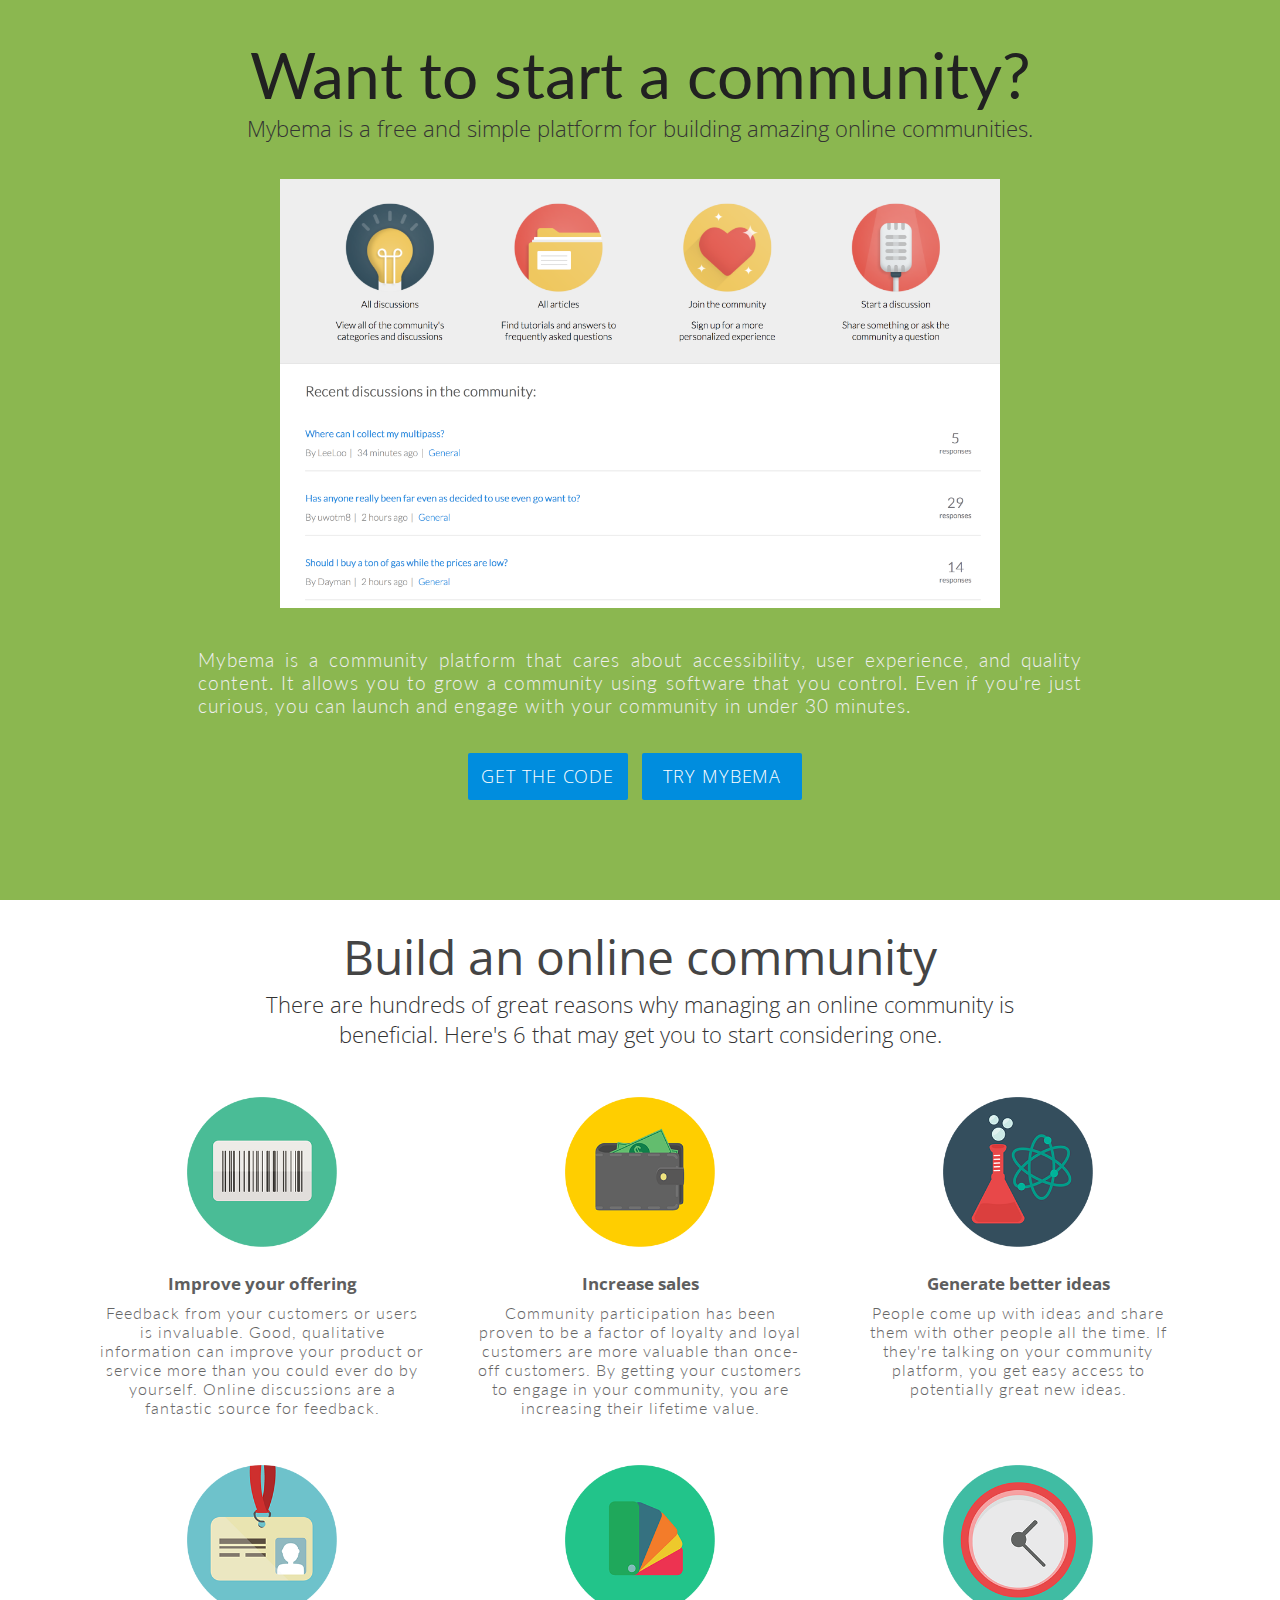
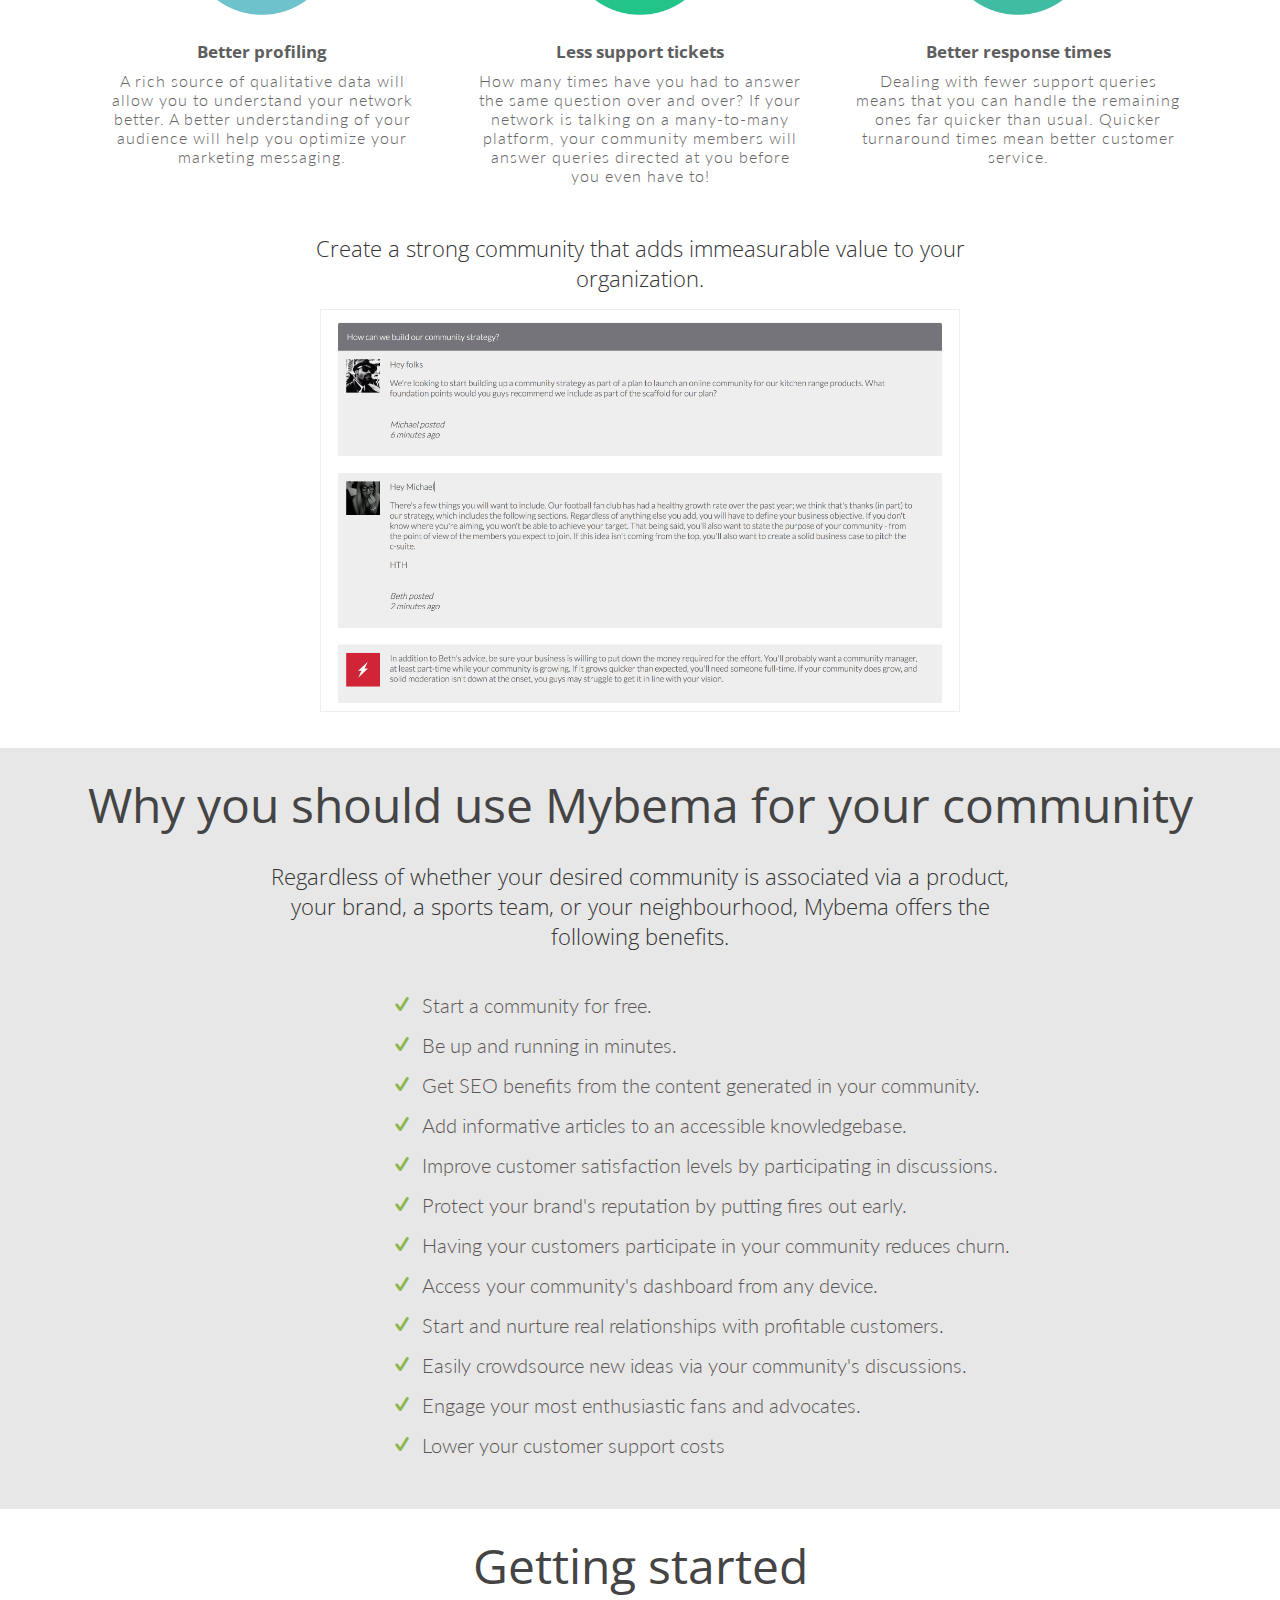
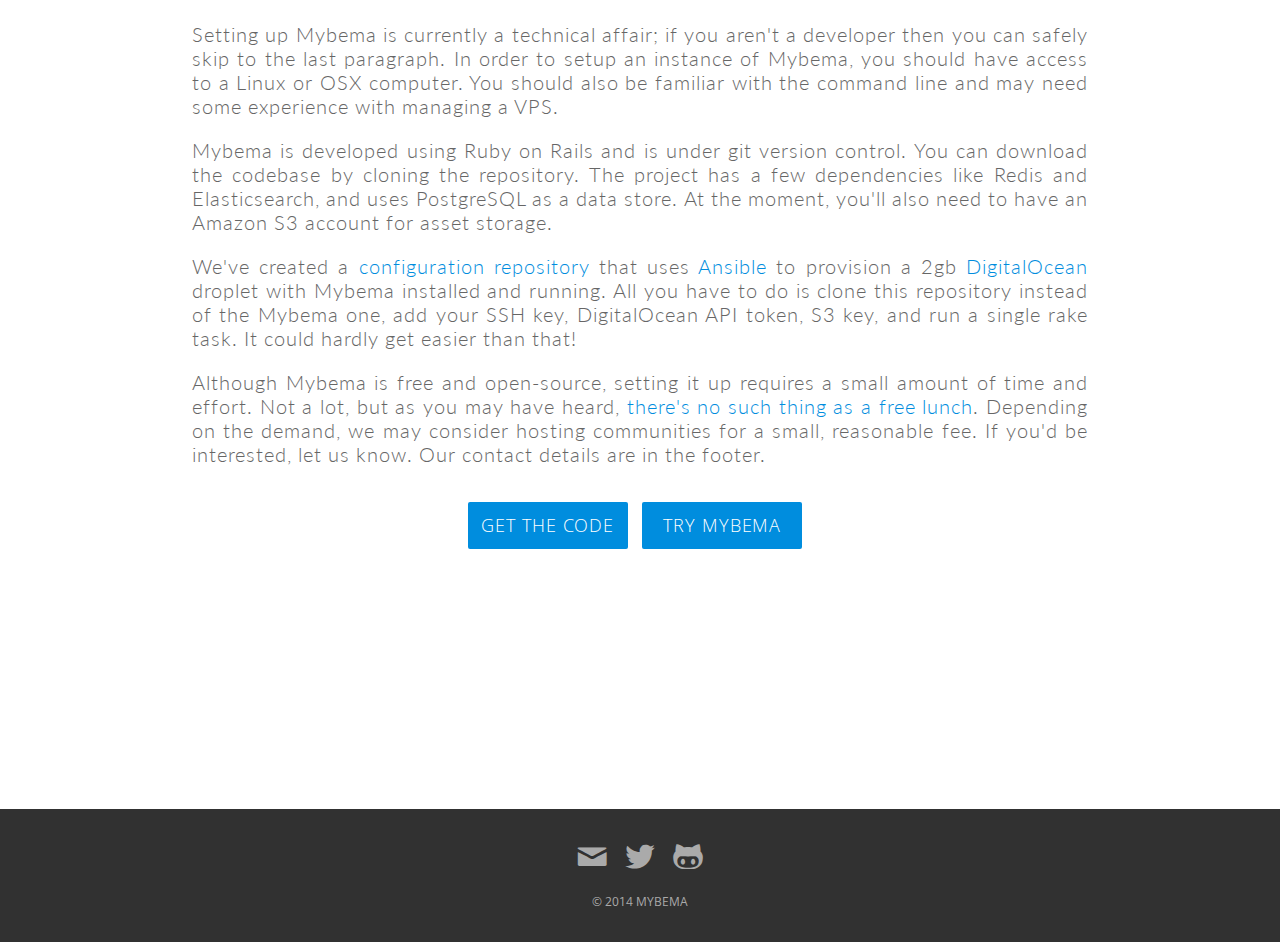
==== index.html @ b80e47cc "Make the page IE8 compatible" ====
<!DOCTYPE html>
<html>
<head>
  <title>
    Mybema - online community platform
  </title>

  <meta http-equiv="Content-Type" content="text/html; charset=UTF-8">
  <meta name="keywords" content="Mybema, Community, online communities, open source">
  <meta name="description" content="Mybema is an open source online community platform.">
  <meta name="viewport" content="width=device-width, initial-scale=1">
  <meta property="og:title" content="Mybema - Love your community"/>
  <meta property="og:site_name" content="Mybema - A free, open source online community platform"/>
  <meta property="og:image" content="wip"/>
  <meta property="og:type" content="Social Network"/>

  <link rel="shortcut icon" type="image/x-icon" href="todo">
  <link rel="stylesheet" type="text/css" href="styles.css">

  <!--[if lt IE 9]>
    <script src="http://html5shiv.googlecode.com/svn/trunk/html5.js"></script>
    <link rel="stylesheet" type="text/css" href="ie8.css">
  <![endif]-->

  <link href='https://fonts.googleapis.com/css?family=Lato:300' rel='stylesheet' type='text/css'>
  <link href='https://fonts.googleapis.com/css?family=Open+Sans:300,400,700' rel='stylesheet' type='text/css'>
</head>

<body>
  <div class="hero-wrapper">
    <h1 class='mybema-title'>
      Want to start a community?
    </h1>

    <h2 class='subheader'>
      Mybema is a free and simple platform for building amazing online communities.
    </h2>

    <div class="hero-container">
      <div class="hero-image-wrapper">
        <img src="images/screenshot1.png" alt="Mybema screenshot" class='screenshot hero-screenshot'>
      </div>
    </div>

    <div class='hero-list'>
      <p>
        Mybema is a community platform that cares about accessibility, user experience, and quality content. It allows you to grow a community using software that you control. Even if you're just curious, you can launch and engage with your community in under 30 minutes.
      </p>
    </div>

    <div class='hero-cta-wrapper'>
      <a href="https://www.github.com/mybema/mybema">
        <button class='hero-cta'>
          GET THE CODE
        </button>
      </a>

      <a href="http://community.mybema.com">
        <button class='hero-cta'>
          TRY MYBEMA
        </button>
      </a>
    </div>
  </div>

  <div class='benefits-wrapper'>
    <h1 class='benefits-header'>
      Build an online community
    </h1>

    <h2 class='subheader cut-short'>
      There are hundreds of great reasons why managing an online community is beneficial. Here's 6 that may get you to start considering one.
    </h2>

    <div class='benefits-section'>
      <div class='benefits-row'>
        <div class="benefit-wrap">
          <img src="images/barcode.png" class="benefit-icon-large">

          <div>
            <h3>
              Improve your offering
            </h3>

            <p>
              Feedback from your customers or users is invaluable. Good, qualitative information can improve your product or service more than you could ever do by yourself. Online discussions are a fantastic source for feedback.
            </p>
          </div>
        </div>

        <div class="benefit-wrap">
          <img src="images/wallet.png" class="benefit-icon-large">

          <div>
            <h3>
              Increase sales
            </h3>

            <p>
              Community participation has been proven to be a factor of loyalty and loyal customers are more valuable than once-off customers. By getting your customers to engage in your community, you are increasing their lifetime value.
            </p>
          </div>
        </div>

        <div class="benefit-wrap">
          <img src="images/lab.png" class="benefit-icon-large">

          <div>
            <h3>
              Generate better ideas
            </h3>

            <p>
              People come up with ideas and share them with other people all the time. If they're talking on your community platform, you get easy access to potentially great new ideas.
            </p>
          </div>
        </div>
      </div>

      <div class='benefits-row'>
        <div class="benefit-wrap">
          <img src="images/profile.png" class="benefit-icon-large">

          <div>
            <h3>
              Better profiling
            </h3>

            <p>
              A rich source of qualitative data will allow you to understand your network better. A better understanding of your audience will help you optimize your marketing messaging.
            </p>
          </div>
        </div>

        <div class="benefit-wrap">
          <img src="images/issues.png" class="benefit-icon-large">

          <div>
            <h3>
              Less support tickets
            </h3>

            <p>
              How many times have you had to answer the same question over and over? If your network is talking on a many-to-many platform, your community members will answer queries directed at you before you even have to!
            </p>
          </div>
        </div>

        <div class="benefit-wrap">
          <img src="images/clock.png" class="benefit-icon-large">

          <div>
            <h3>
              Better response times
            </h3>

            <p>
              Dealing with fewer support queries means that you can handle the remaining ones far quicker than usual. Quicker turnaround times mean better customer service.
            </p>
          </div>
        </div>
      </div>
    </div>

    <h2 class='subheader cut-short'>
      Create a strong community that adds immeasurable value to your organization.
    </h2>

    <div class='screenshot-wrapper'>
      <img src="images/screenshot3.png" alt="Mybema screenshot">
    </div>
  </div>

  <div class='mybema-benefits'>
    <h1 class='mybema-benefits-header'>
      Why you should use Mybema for your community
    </h1>

    <h2 class='subheader cut-short'>
      Regardless of whether your desired community is associated via a product, your brand, a sports team, or your neighbourhood, Mybema offers the following benefits.
    </h2>

    <br />

    <div class='mybema-benefits-list'>
      <div class='mybema-benefits-list--item'>
        <i class='icon-benefit'></i>
        Start a community for free.
      </div>

      <div class='mybema-benefits-list--item'>
        <i class='icon-benefit'></i>
        Be up and running in minutes.
      </div>

      <div class='mybema-benefits-list--item'>
        <i class='icon-benefit'></i>
        Get SEO benefits from the content generated in your community.
      </div>

      <div class='mybema-benefits-list--item'>
        <i class='icon-benefit'></i>
        Add informative articles to an accessible knowledgebase.
      </div>

      <div class='mybema-benefits-list--item'>
        <i class='icon-benefit'></i>
        Improve customer satisfaction levels by participating in discussions.
      </div>

      <div class='mybema-benefits-list--item'>
        <i class='icon-benefit'></i>
        Protect your brand's reputation by putting fires out early.
      </div>

      <div class='mybema-benefits-list--item'>
        <i class='icon-benefit'></i>
        Having your customers participate in your community reduces churn.
      </div>

      <div class='mybema-benefits-list--item'>
        <i class='icon-benefit'></i>
        Access your community's dashboard from any device.
      </div>

      <div class='mybema-benefits-list--item'>
        <i class='icon-benefit'></i>
        Start and nurture real relationships with profitable customers.
      </div>

      <div class='mybema-benefits-list--item'>
        <i class='icon-benefit'></i>
        Easily crowdsource new ideas via your community's discussions.
      </div>

      <div class='mybema-benefits-list--item'>
        <i class='icon-benefit'></i>
        Engage your most enthusiastic fans and advocates.
      </div>

      <div class='mybema-benefits-list--item'>
        <i class='icon-benefit'></i>
        Lower your customer support costs
      </div>
    </div>
  </div>

  <div class='benefits-wrapper'>
    <h1 class='mybema-benefits-header'>
      Getting started
    </h1>

    <p class='paragraph'>
      Setting up Mybema is currently a technical affair; if you aren't a developer then you can safely skip to the last paragraph. In order to setup an instance of Mybema, you should have access to a Linux or OSX computer. You should also be familiar with the command line and may need some experience with managing a VPS.
    </p>

    <p class='paragraph'>
      Mybema is developed using Ruby on Rails and is under git version control. You can download the codebase by cloning the repository. The project has a few dependencies like Redis and Elasticsearch, and uses PostgreSQL as a data store. At the moment, you'll also need to have an Amazon S3 account for asset storage.
    </p>

    <p class='paragraph'>
      We've created a <a href='https://github.com/mybema/mybema-config'>configuration repository</a> that uses <a href='http://www.ansible.com'>Ansible</a> to provision a 2gb <a href='http://www.digitalocean.com'>DigitalOcean</a> droplet with Mybema installed and running. All you have to do is clone this repository instead of the Mybema one, add your SSH key, DigitalOcean API token, S3 key, and run a single rake task. It could hardly get easier than that!
    </p>

    <p class='paragraph'>
      Although Mybema is free and open-source, setting it up requires a small amount of time and effort. Not a lot, but as you may have heard, <a href="http://en.wikipedia.org/wiki/There_ain%27t_no_such_thing_as_a_free_lunch">there's no such thing as a free lunch</a>. Depending on the demand, we may consider hosting communities for a small, reasonable fee. If you'd be interested, let us know. Our contact details are in the footer.
    </p>

    <div class='hero-cta-wrapper'>
      <a href="https://www.github.com/mybema/mybema">
        <button class='hero-cta'>
          GET THE CODE
        </button>
      </a>

      <a href="http://community.mybema.com">
        <button class='hero-cta'>
          TRY MYBEMA
        </button>
      </a>
    </div>
  </div>

  <div class='footer-wrapper'>
    <div class='social-icon-wrapper'>
      <a href="mailto:pawel@mybema.com" target="_blank">
        <span class="social-icon icon-mail"></span>
      </a>

      <a href="https://twitter.com/askmybema" target="_blank">
        <span class="social-icon icon-twitter"></span>
      </a>

      <a href="https://github.com/mybema/mybema" target="_blank">
        <span class="social-icon icon-github"></span>
      </a>
    </div>

    <div class='copyright-notice'>
      &copy; 2014 MYBEMA
    </div>
  </div>
</body>
---- styles.css ----
* {
  box-sizing: border-box;
}

body {
  font-family: sans-serif;
  margin: 0;
}

@font-face {
  font-family: 'icomoon';
  src:url('fonts/icomoon.eot?-nwy8g');
  src:url('fonts/icomoon.eot?#iefix-nwy8g') format('embedded-opentype'),
    url('fonts/icomoon.woff?-nwy8g') format('woff'),
    url('fonts/icomoon.ttf?-nwy8g') format('truetype'),
    url('fonts/icomoon.svg?-nwy8g#icomoon') format('svg');
  font-weight: normal;
  font-style: normal;
}

h1, h2, p {
  margin: 0;
  padding: 0;
}

h1 {
  color: #444;
  font-family: "Open Sans", sans-serif;
  font-weight: 400;
}

h2 {
  font-size: 22px;
  color: #999;
}

h3 {
  font-size: 16.5px;
  color: #5E5E5E;
  font-family: "Open Sans", sans-serif;
  font-weight: 700;
}

p {
  color: #666;
  font-family: "Lato", sans-serif;
  font-weight: 300;
  letter-spacing: 1px;
  font-size: 16px;
}

button, input[type='submit'] {
  font-size: 18px;
  font-family: "Open Sans", sans-serif;
  letter-spacing: 0.05em;
  font-weight: 300;
  line-height: 1.5em;
}

[class^="icon-"], [class*=" icon-"] {
  font-family: 'icomoon';
  speak: none;
  font-style: normal;
  font-weight: normal;
  font-variant: normal;
  text-transform: none;
  line-height: 1;

  /* Better Font Rendering =========== */
  -webkit-font-smoothing: antialiased;
  -moz-osx-font-smoothing: grayscale;
}

.benefit-icon-large {
  margin: auto;
  width: 150px;
}

.benefit-wrap {
  width: 30%;
}

.benefit-wrap * {
  display: block;
}

.benefit-wrap h3 {
  margin: 1.5em 0 0.5em;
}

.benefits-header {
  font-size: 3em;
  font-weight: 400;
}

.benefits-row {
  align-items: flex-start;
  display: inline-flex;
  justify-content: space-between;
  margin-bottom: 3em;
  max-width: 1080px;
  width: 96%;
}

.benefits-section {
  margin: 3em auto 0;
}

.benefits-wrapper {
  display: block;
  min-height: 100vh;
  padding: 1.5em 0 0;
  text-align: center;
}

.bold {
  font-family: "Open Sans", sans-serif;
  font-weight: 700;
}

.copyright-notice {
  color: #AAA;
  display: block;
  font-family: "Open Sans";
  font-size: 0.75em;
  margin-top: 1.5em;
}

.footer-wrapper {
  background-color: #313131;
  display: block;
  padding: 2em 0;
  text-align: center;
}

.footer-wrapper a {
  color: #EEE;
  text-decoration: none;
}

.cut-short {
  margin: 0 auto;
  width: 60%;
}

.hero-container {
  margin: 4vh auto;
}

.hero-cta {
  color: #FFF;
  background-color: #008DDE;
  padding: 10px;
  border: none;
  border-radius: 2px;
  width: 45%;
  max-width: 160px;
  margin-right: 10px;
  transition: all 0.3s ease 0s;
}

.hero-cta:hover {
  background: #0079CE;
  cursor: pointer;
}

.hero-cta-wrapper {
  margin-top: 4vh;
}

.hero-cta-wrapper a {
  text-decoration: none;
}

.hero-list {
  margin: 0 auto;
  width: 70%;
}

.hero-list p {
  color: #EFEFEF;
  font-weight: 300;
  font-size: 1.2em;
  margin-bottom: 0.5em;
  text-align: justify;
}

.hero-screenshot {
  margin: 0 auto;
  width: 80vh!important;
}

.hero-wrapper {
  background-color: #8BB750;
  display: block;
  min-height: 100vh;
  padding: 0 0.5em;
  text-align: center;
  width: 100%;
}

.icon-benefit {
  color: #8BB750;
  margin-right: 0.25em;
  line-height: 1.5em;
}

.icon-benefit:before {
  content: "\e601";
}

.icon-github:before {
  content: "\e602";
}

.icon-mail:before {
  content: "\e600";
}

.icon-twitter:before {
  content: "\e603";
}

.mybema-benefits {
  background-color: #E7E7E7;
  display: block;
  text-align: center;
  padding: 1.5em 0 2.5em;
}

.mybema-benefits-header {
  font-size: 3em;
  font-weight: 400;
  margin-bottom: 0.5em;
}

.mybema-benefits-list {
  color: #5A5656;
  font-family: 'Lato', sans-serif;
  font-size: 1.25em;
  font-weight: 300;
  padding: 0.5em;
  width: 50%;
  margin: 0 auto;
}

.mybema-benefits-list--item {
  display: block;
  margin: 0.5em 0 0 10%;
  width: 100%;
  text-align: left;
}

.mybema-title {
  font-family: 'Lato', sans-serif;
  font-size: 4em;
  color: #212121;
  padding-top: 4vh;
}

.paragraph {
  font-size: 1.25em;
  margin: 1em auto;
  text-align: justify;
  width: 70%;
}

.paragraph a {
  color: #008DDE;
  text-decoration: none;
}

.paragraph a:hover {
  text-decoration: underline;
}

.screenshot-wrapper {
  margin: 0 auto 2em;
  padding-top: 1em;
  width: 50%;
}

.screenshot {
  width: 50vw;
}

.screenshot-wrapper > img {
  border: 1px solid #EEE;
  padding: 0.5em;
  width: 50vw;
}

.social-icon {
  margin: 0 6px;
  font-size: 2em;
  color: #AAA;
  cursor: pointer;
  transition: all 0.3s ease 0s;
}

.social-icon:hover {
  color: #FFF;
}

.subheader {
  color: #333;
  font-family: 'Open Sans';
  font-weight: 300;
}

@media (max-width: 767px) {
  .benefits-header,
  .mybema-benefits-header {
    font-size: 2em;
    font-weight: 400;
    margin-bottom: 0;
  }

  .benefit-wrap {
    margin: 2em auto;
    width: 90%;
  }

  .benefits-row {
    display: block;
  }

  .benefits-wrapper {
    padding: 1em 0;
  }

  .cut-short {
    width: 80%;
  }

  .hero-container {
    display: block;
  }

  .hero-image-wrapper img {
    max-width: 100%;
  }

  .hero-list {
    margin: 2em auto;
    text-align: center;
    width: 90%;
  }

  .hero-list p {
    font-size: 1em;
    margin-bottom: 0.25em;
  }

  .hero-screenshot {
    margin: 0 auto;
    width: 90%!important;
  }

  .hero-wrapper {
    padding: 0 0.5em 1em;
  }

  .mybema-benefits-header {
    font-size: 1.5em;
    margin: 0 auto 0.75em;
    width: 90%;
  }

  .mybema-benefits-list {
    font-size: 1em;
    width: 90%;
  }

  .mybema-benefits-list--item {
    margin: 0.5em 0 0 0;
  }

  .mybema-title {
    line-height: 0.9em;
    font-size: 2.5em;
    margin-bottom: 0.5em;
  }

  .paragraph {
    font-size: 1em;
    width: 90%;
  }

  .screenshot-wrapper {
    margin: 0 auto;
    width: 90%;
  }

  .screenshot-wrapper > img {
    width: 90vw;
  }

  .subheader {
    font-size: 1.2em;
    margin: 0 auto;
    width: 90%;
  }
}

@media (max-width: 370px) {
  .hero-cta {
    display: block;
    margin: 0.5em auto;
    width: 100%;
  }
}
---- ie8.css ----
.benefit-wrap {
  margin-bottom: 3em;
  width: 100%;
}

.benefits-row {
  display: inline-block;
  vertical-align: top;
  max-width: 30%;
  width: 30%;
}

.benefits-section {
  width: 90%;
}

.hero-container {
  margin: 2em auto;
}

.hero-cta-wrapper {
  margin-top: 2em;
}

.hero-screenshot, .screenshot-wrapper > img {
  width: 60%;
}

.hero-wrapper, .benefits-wrapper {
  padding-bottom: 2em;
}

.mybema-title {
  padding-top: 0.5em;
}
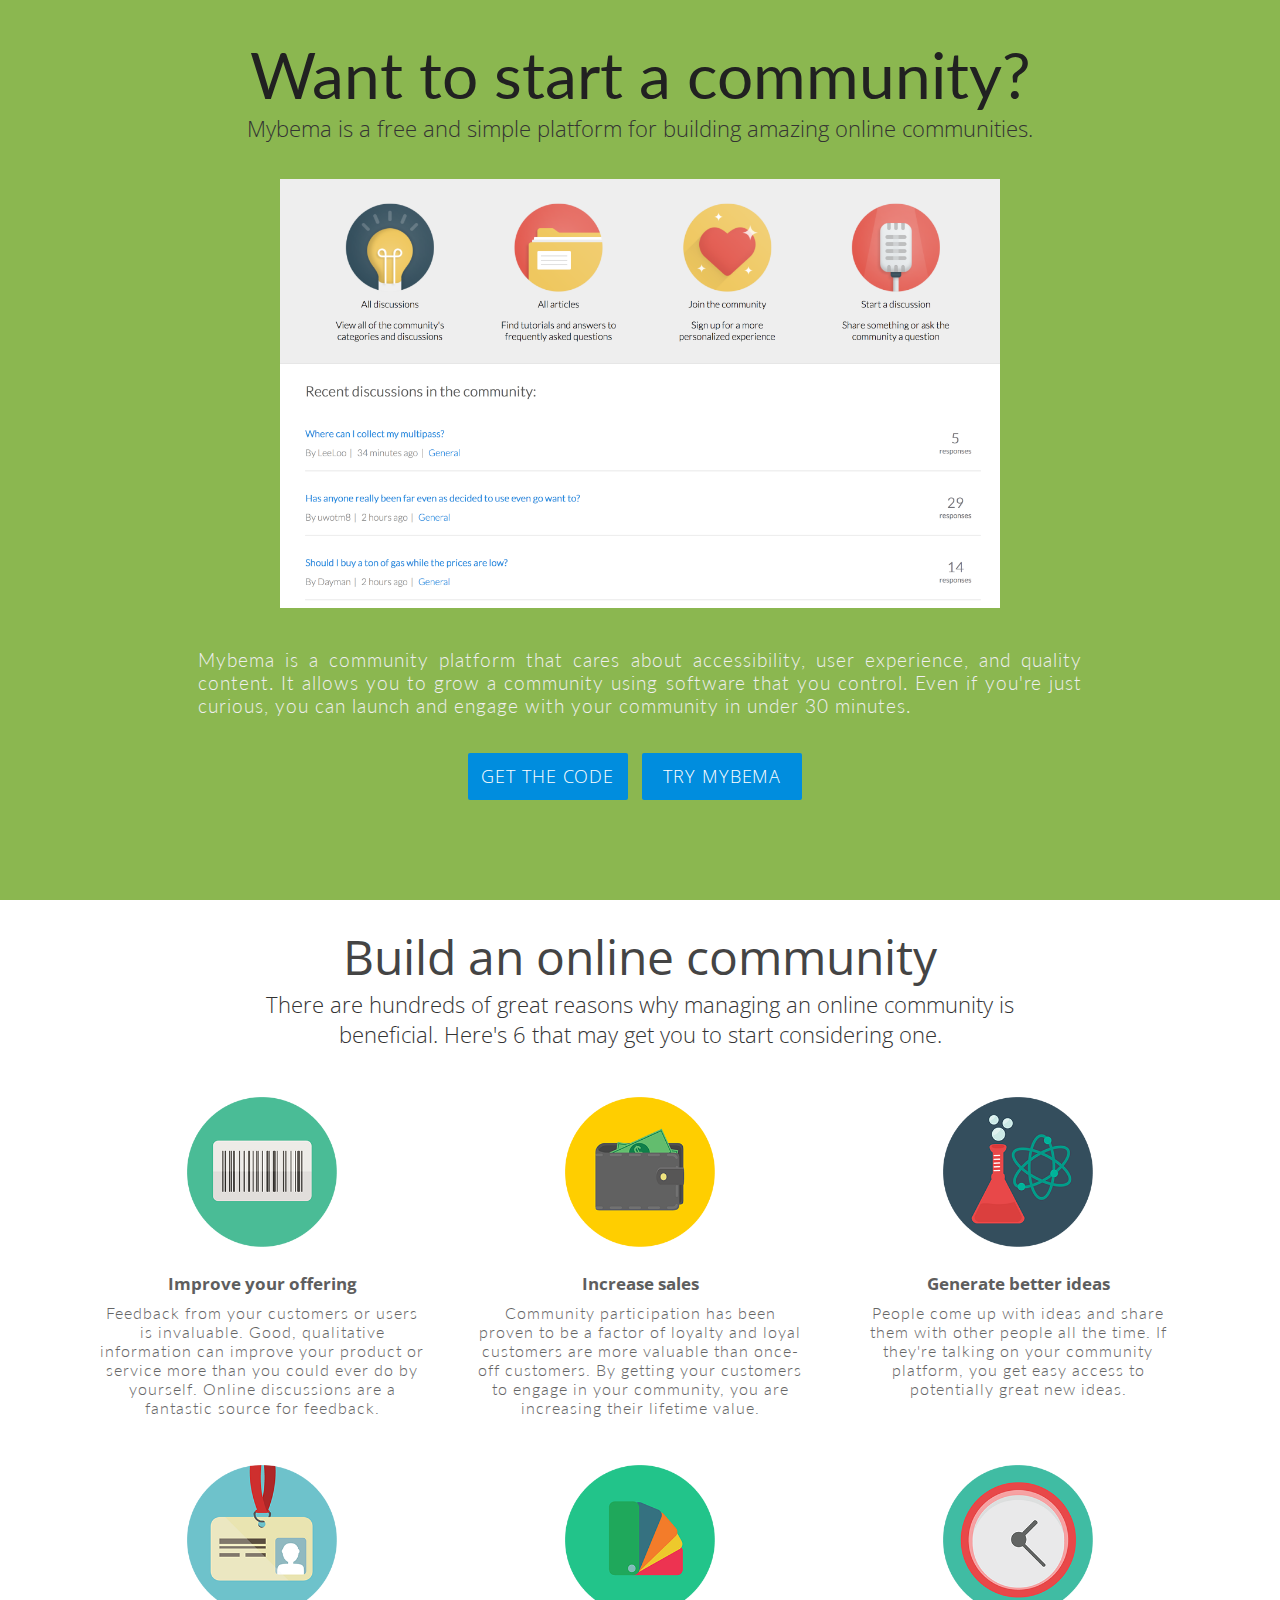
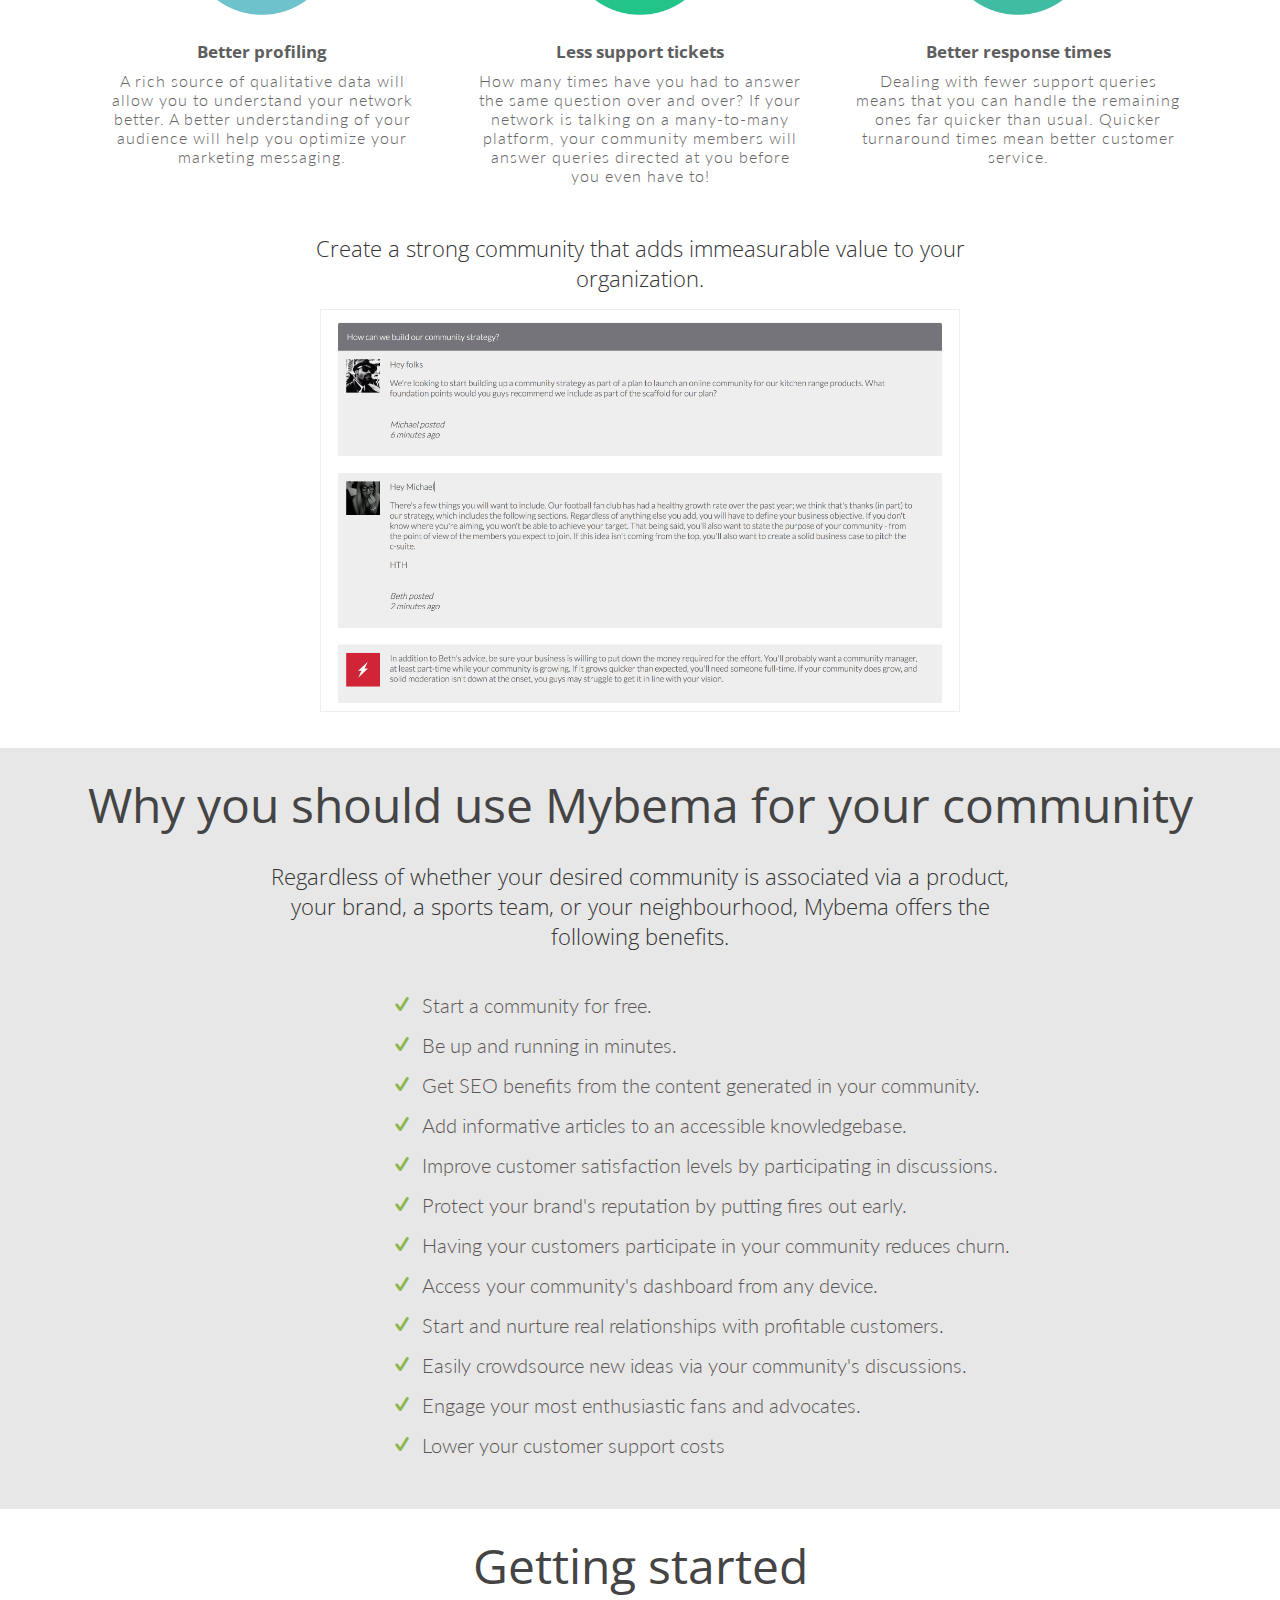
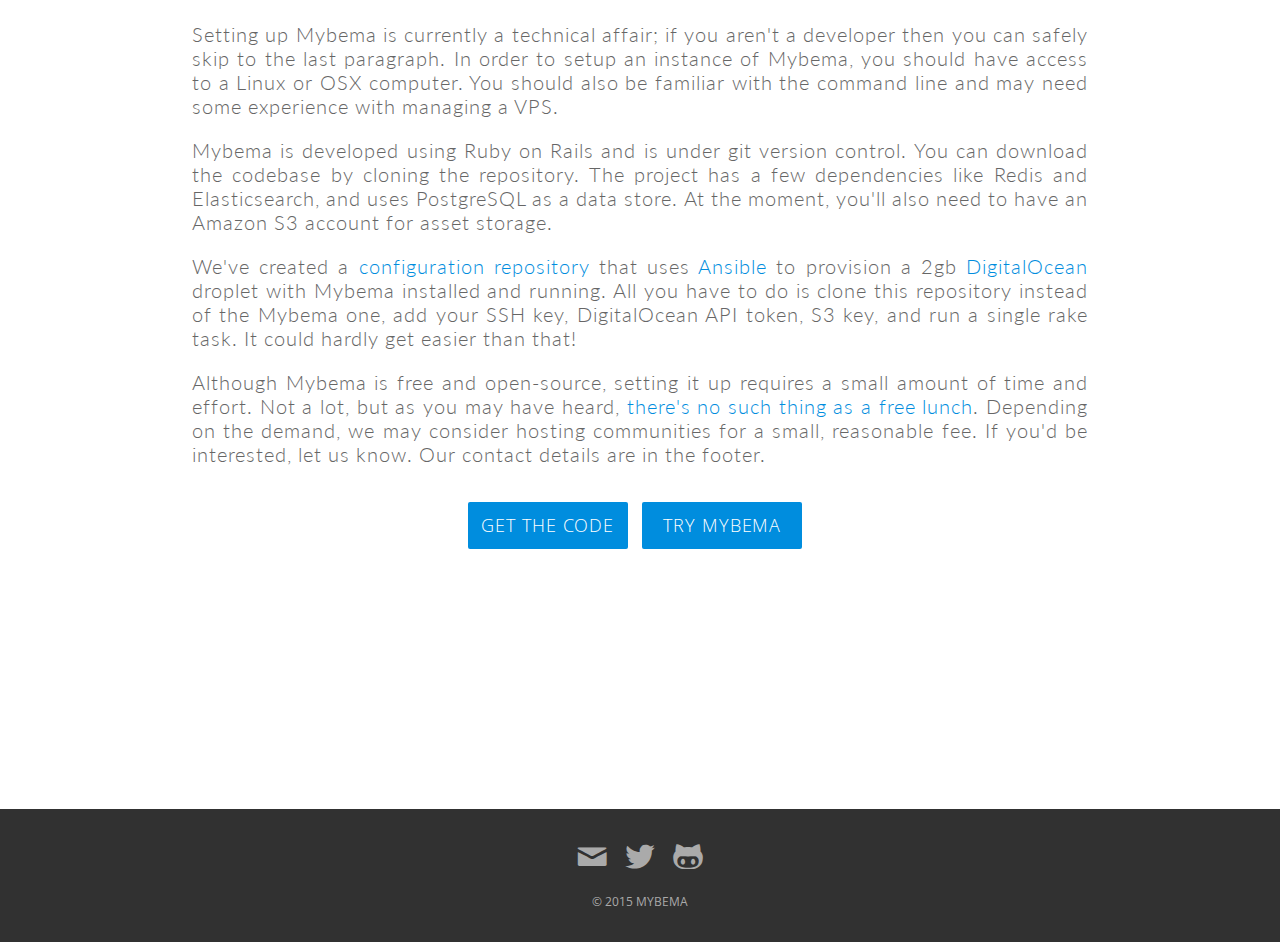
==== commit 4d802737: "Update year" ====
--- a/index.html
+++ b/index.html
@@ -22,6 +22,8 @@
     <link rel="stylesheet" type="text/css" href="ie8.css">
   <![endif]-->
 
+  <script type="application/javascript" src="domready.js"></script>
+  <script type="text/javascript" src='analytics.js'></script>
   <link href='https://fonts.googleapis.com/css?family=Lato:300' rel='stylesheet' type='text/css'>
   <link href='https://fonts.googleapis.com/css?family=Open+Sans:300,400,700' rel='stylesheet' type='text/css'>
 </head>
@@ -50,13 +52,13 @@
 
     <div class='hero-cta-wrapper'>
       <a href="https://www.github.com/mybema/mybema">
-        <button class='hero-cta'>
+        <button class='hero-cta' id='get-code-top'>
           GET THE CODE
         </button>
       </a>
 
       <a href="http://community.mybema.com">
-        <button class='hero-cta'>
+        <button class='hero-cta' id='try-mybema-top'>
           TRY MYBEMA
         </button>
       </a>
@@ -268,13 +270,13 @@
 
     <div class='hero-cta-wrapper'>
       <a href="https://www.github.com/mybema/mybema">
-        <button class='hero-cta'>
+        <button class='hero-cta' id='get-code-bottom'>
           GET THE CODE
         </button>
       </a>
 
       <a href="http://community.mybema.com">
-        <button class='hero-cta'>
+        <button class='hero-cta' id='try-mybema-bottom'>
           TRY MYBEMA
         </button>
       </a>
@@ -297,7 +299,7 @@
     </div>
 
     <div class='copyright-notice'>
-      &copy; 2014 MYBEMA
+      &copy; 2015 MYBEMA
     </div>
   </div>
 </body>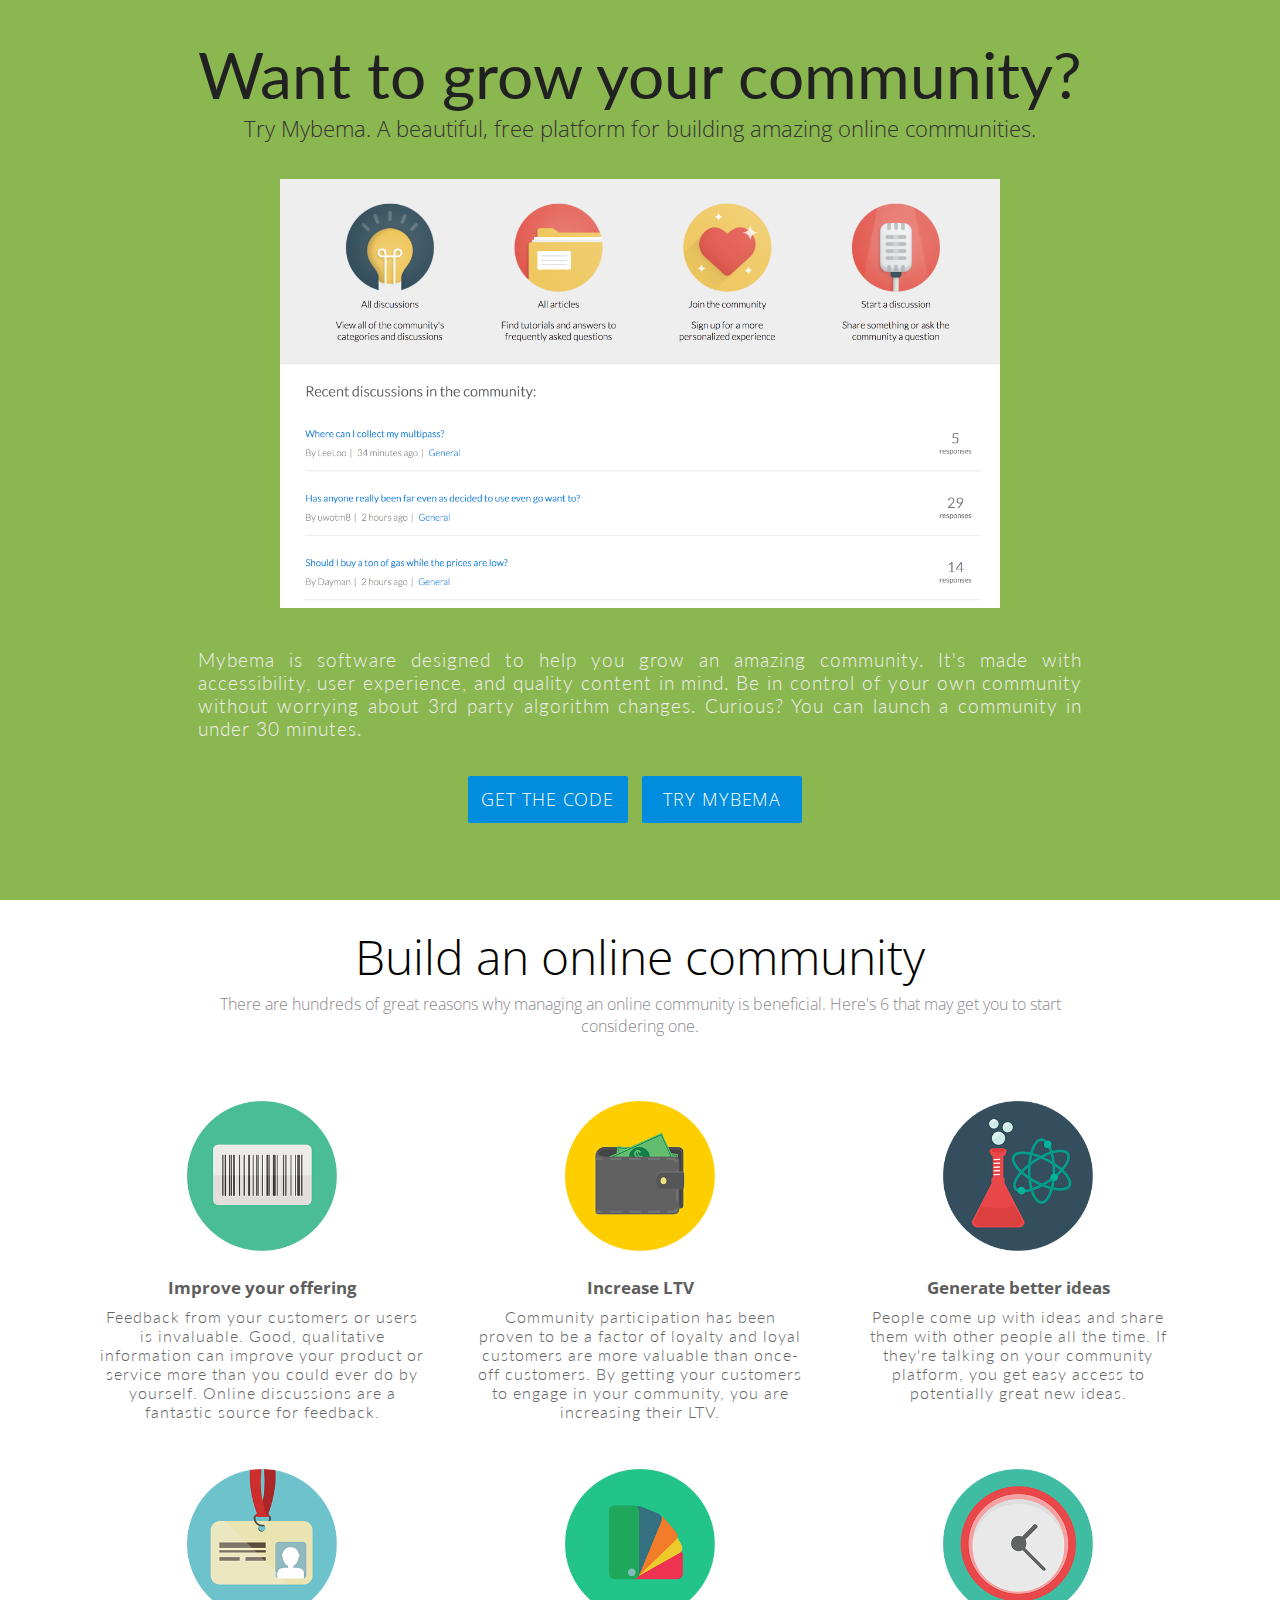
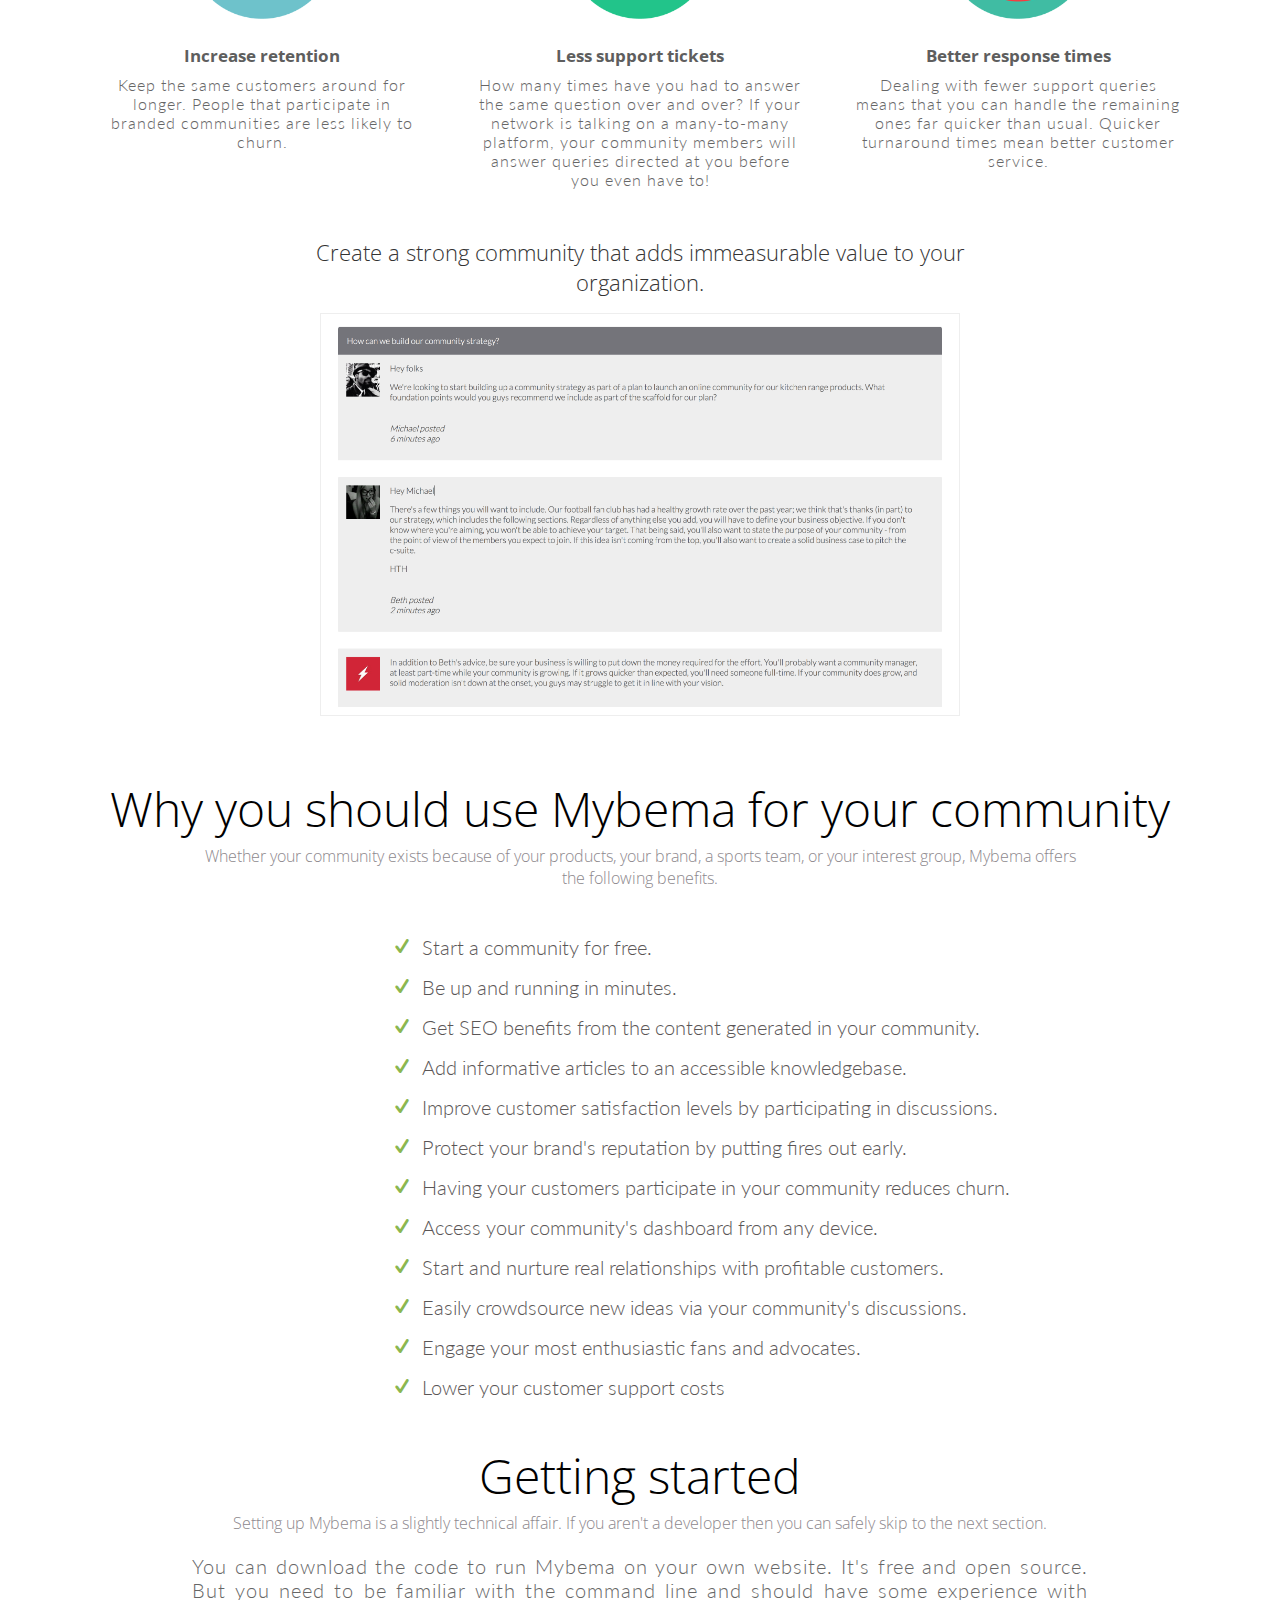
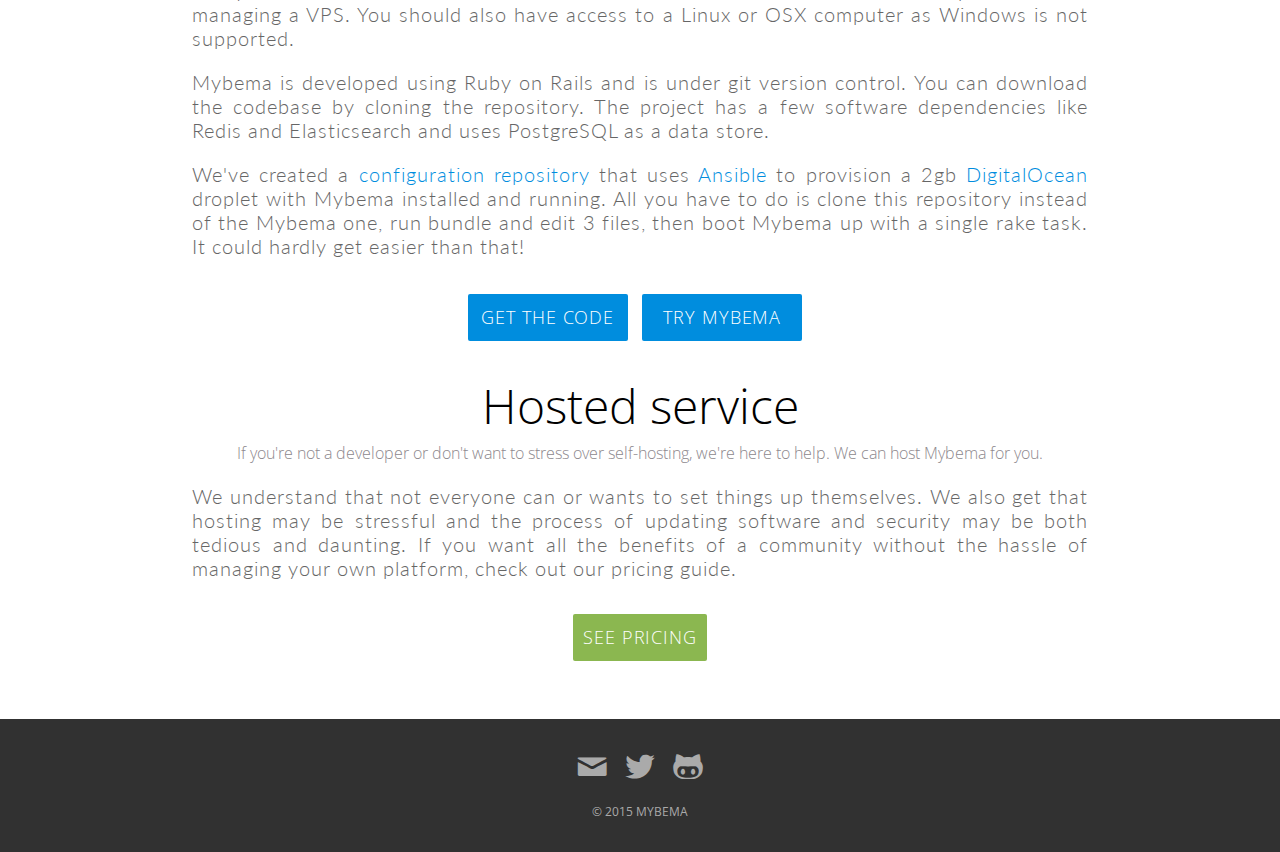
==== commit dc4bd447: "Add pricing page for hosting. Copy changes. CSS changes." ====
--- a/index.html
+++ b/index.html
@@ -26,16 +26,25 @@
   <script type="text/javascript" src='analytics.js'></script>
   <link href='https://fonts.googleapis.com/css?family=Lato:300' rel='stylesheet' type='text/css'>
   <link href='https://fonts.googleapis.com/css?family=Open+Sans:300,400,700' rel='stylesheet' type='text/css'>
+
+  <script type="text/javascript">
+    (function(i,s,o,g,r,a,m){i['GoogleAnalyticsObject']=r;i[r]=i[r]||function(){
+    (i[r].q=i[r].q||[]).push(arguments)},i[r].l=1*new Date();a=s.createElement(o),
+    m=s.getElementsByTagName(o)[0];a.async=1;a.src=g;m.parentNode.insertBefore(a,m)
+    })(window,document,'script','//www.google-analytics.com/analytics.js','ga');
+    ga('create', 'UA-29525026-1', 'auto');
+    ga('send', 'pageview');
+  </script>
 </head>
 
 <body>
   <div class="hero-wrapper">
     <h1 class='mybema-title'>
-      Want to start a community?
+      Want to grow your community?
     </h1>
 
     <h2 class='subheader'>
-      Mybema is a free and simple platform for building amazing online communities.
+      Try Mybema. A beautiful, free platform for building amazing online communities.
     </h2>
 
     <div class="hero-container">
@@ -46,7 +55,7 @@
 
     <div class='hero-list'>
       <p>
-        Mybema is a community platform that cares about accessibility, user experience, and quality content. It allows you to grow a community using software that you control. Even if you're just curious, you can launch and engage with your community in under 30 minutes.
+        Mybema is software designed to help you grow an amazing community. It's made with accessibility, user experience, and quality content in mind. Be in control of your own community without worrying about 3rd party algorithm changes. Curious? You can launch a community in under 30 minutes.
       </p>
     </div>
 
@@ -66,13 +75,13 @@
   </div>
 
   <div class='benefits-wrapper'>
-    <h1 class='benefits-header'>
+    <h1 class='mybema-benefits-header'>
       Build an online community
     </h1>
 
-    <h2 class='subheader cut-short'>
+    <div class='section-descriptor'>
       There are hundreds of great reasons why managing an online community is beneficial. Here's 6 that may get you to start considering one.
-    </h2>
+    </div>
 
     <div class='benefits-section'>
       <div class='benefits-row'>
@@ -95,11 +104,11 @@
 
           <div>
             <h3>
-              Increase sales
-            </h3>
-
-            <p>
-              Community participation has been proven to be a factor of loyalty and loyal customers are more valuable than once-off customers. By getting your customers to engage in your community, you are increasing their lifetime value.
+              Increase LTV
+            </h3>
+
+            <p>
+              Community participation has been proven to be a factor of loyalty and loyal customers are more valuable than once-off customers. By getting your customers to engage in your community, you are increasing their LTV.
             </p>
           </div>
         </div>
@@ -125,11 +134,11 @@
 
           <div>
             <h3>
-              Better profiling
-            </h3>
-
-            <p>
-              A rich source of qualitative data will allow you to understand your network better. A better understanding of your audience will help you optimize your marketing messaging.
+              Increase retention
+            </h3>
+
+            <p>
+              Keep the same customers around for longer. People that participate in branded communities are less likely to churn.
             </p>
           </div>
         </div>
@@ -178,9 +187,9 @@
       Why you should use Mybema for your community
     </h1>
 
-    <h2 class='subheader cut-short'>
-      Regardless of whether your desired community is associated via a product, your brand, a sports team, or your neighbourhood, Mybema offers the following benefits.
-    </h2>
+    <div class='section-descriptor'>
+      Whether your community exists because of your products, your brand, a sports team, or your interest group, Mybema offers the following benefits.
+    </div>
 
     <br />
 
@@ -252,20 +261,20 @@
       Getting started
     </h1>
 
+    <div class='section-descriptor'>
+      Setting up Mybema is a slightly technical affair. If you aren't a developer then you can safely skip to the next section.
+    </div>
+
     <p class='paragraph'>
-      Setting up Mybema is currently a technical affair; if you aren't a developer then you can safely skip to the last paragraph. In order to setup an instance of Mybema, you should have access to a Linux or OSX computer. You should also be familiar with the command line and may need some experience with managing a VPS.
+      You can download the code to run Mybema on your own website. It's free and open source. But you need to be familiar with the command line and should have some experience with managing a VPS. You should also have access to a Linux or OSX computer as Windows is not supported.
     </p>
 
     <p class='paragraph'>
-      Mybema is developed using Ruby on Rails and is under git version control. You can download the codebase by cloning the repository. The project has a few dependencies like Redis and Elasticsearch, and uses PostgreSQL as a data store. At the moment, you'll also need to have an Amazon S3 account for asset storage.
+      Mybema is developed using Ruby on Rails and is under git version control. You can download the codebase by cloning the repository. The project has a few software dependencies like Redis and Elasticsearch and uses PostgreSQL as a data store.
     </p>
 
     <p class='paragraph'>
-      We've created a <a href='https://github.com/mybema/mybema-config'>configuration repository</a> that uses <a href='http://www.ansible.com'>Ansible</a> to provision a 2gb <a href='http://www.digitalocean.com'>DigitalOcean</a> droplet with Mybema installed and running. All you have to do is clone this repository instead of the Mybema one, add your SSH key, DigitalOcean API token, S3 key, and run a single rake task. It could hardly get easier than that!
-    </p>
-
-    <p class='paragraph'>
-      Although Mybema is free and open-source, setting it up requires a small amount of time and effort. Not a lot, but as you may have heard, <a href="http://en.wikipedia.org/wiki/There_ain%27t_no_such_thing_as_a_free_lunch">there's no such thing as a free lunch</a>. Depending on the demand, we may consider hosting communities for a small, reasonable fee. If you'd be interested, let us know. Our contact details are in the footer.
+      We've created a <a href='https://github.com/mybema/mybema-config'>configuration repository</a> that uses <a href='http://www.ansible.com'>Ansible</a> to provision a 2gb <a href='http://www.digitalocean.com'>DigitalOcean</a> droplet with Mybema installed and running. All you have to do is clone this repository instead of the Mybema one, run bundle and edit 3 files, then boot Mybema up with a single rake task. It could hardly get easier than that!
     </p>
 
     <div class='hero-cta-wrapper'>
@@ -281,6 +290,26 @@
         </button>
       </a>
     </div>
+
+    <div class='money-making-wrapper'>
+      <h1 class='mybema-benefits-header'>
+        Hosted service
+      </h1>
+
+      <div class='section-descriptor'>
+        If you're not a developer or don't want to stress over self-hosting, we're here to help. We can host Mybema for you.
+      </div>
+
+      <p class='paragraph'>
+        We understand that not everyone can or wants to set things up themselves. We also get that hosting may be stressful and the process of updating software and security may be both tedious and daunting. If you want all the benefits of a community without the hassle of managing your own platform, check out our pricing guide.
+      </p>
+
+      <a href="pricing.html">
+        <button class='money-cta' id='try-mybema-bottom'>
+          SEE PRICING
+        </button>
+      </a>
+    </div>
   </div>
 
   <div class='footer-wrapper'>
--- a/styles.css
+++ b/styles.css
@@ -1,5 +1,23 @@
 * {
   box-sizing: border-box;
+}
+
+::-webkit-input-placeholder { /* WebKit browsers */
+  color: #AAA;
+}
+
+:-moz-placeholder { /* Mozilla Firefox 4 to 18 */
+  color: #AAA;
+  opacity: 1;
+}
+
+::-moz-placeholder { /* Mozilla Firefox 19+ */
+  color: #AAA;
+  opacity: 1;
+}
+
+:-ms-input-placeholder { /* Internet Explorer 10+ */
+  color: #AAA;
 }
 
 body {
@@ -57,6 +75,10 @@
   line-height: 1.5em;
 }
 
+strong {
+  font-weight: bold;
+}
+
 [class^="icon-"], [class*=" icon-"] {
   font-family: 'icomoon';
   speak: none;
@@ -88,11 +110,6 @@
   margin: 1.5em 0 0.5em;
 }
 
-.benefits-header {
-  font-size: 3em;
-  font-weight: 400;
-}
-
 .benefits-row {
   align-items: flex-start;
   display: inline-flex;
@@ -103,7 +120,7 @@
 }
 
 .benefits-section {
-  margin: 3em auto 0;
+  margin: 4em auto 0;
 }
 
 .benefits-wrapper {
@@ -199,6 +216,21 @@
   width: 100%;
 }
 
+.hosting-form {
+  padding-top: 0.5em;
+}
+
+.hosting-input {
+  border: 2px solid #DDD;
+  border-radius: 3px;
+  font-size: 1.5em;
+  margin: 0.5em auto;
+  display: block;
+  padding: 0.5em;
+  font-family: 'Lato', sans-serif;
+  min-width: 40%;
+}
+
 .icon-benefit {
   color: #8BB750;
   margin-right: 0.25em;
@@ -221,17 +253,40 @@
   content: "\e603";
 }
 
+.money-making-wrapper {
+  margin-top: 2em;
+  padding-bottom: 2em;
+}
+
+.money-cta {
+  color: #FFF;
+  background-color: #8BB750;
+  padding: 10px;
+  border: none;
+  border-radius: 2px;
+  min-width: 120px;
+  max-width: 200px;
+  margin-top: 0.75em;
+  transition: all 0.2s ease 0s;
+}
+
+.money-cta:hover {
+  background: #8BA850;
+  cursor: pointer;
+}
+
 .mybema-benefits {
-  background-color: #E7E7E7;
-  display: block;
+  display: block;
+  min-height: 100vh;
+  min-height: 100%;
+  padding: 1.5em 0 0.5em;
   text-align: center;
-  padding: 1.5em 0 2.5em;
 }
 
 .mybema-benefits-header {
   font-size: 3em;
-  font-weight: 400;
-  margin-bottom: 0.5em;
+  font-weight: 300;
+  color: #000;
 }
 
 .mybema-benefits-list {
@@ -274,6 +329,21 @@
   text-decoration: underline;
 }
 
+.price {
+  color: #8BB750;
+  font-family: 'Open Sans', sans-serif;
+  font-weight: 300;
+  font-size: 4em;
+}
+
+.price-period {
+  color: #888;
+  font-size: 0.25em;
+  padding-bottom: 0.25em;
+  padding-left: 0.25em;
+  vertical-align: middle;
+}
+
 .screenshot-wrapper {
   margin: 0 auto 2em;
   padding-top: 1em;
@@ -290,6 +360,15 @@
   width: 50vw;
 }
 
+.section-descriptor {
+  color: #8D888D;
+  font-family: 'Open Sans', sans-serif;
+  font-size: 1em;
+  font-weight: 300;
+  margin: 0.25em auto;
+  width: 70%;
+}
+
 .social-icon {
   margin: 0 6px;
   font-size: 2em;
@@ -309,7 +388,6 @@
 }
 
 @media (max-width: 767px) {
-  .benefits-header,
   .mybema-benefits-header {
     font-size: 2em;
     font-weight: 400;
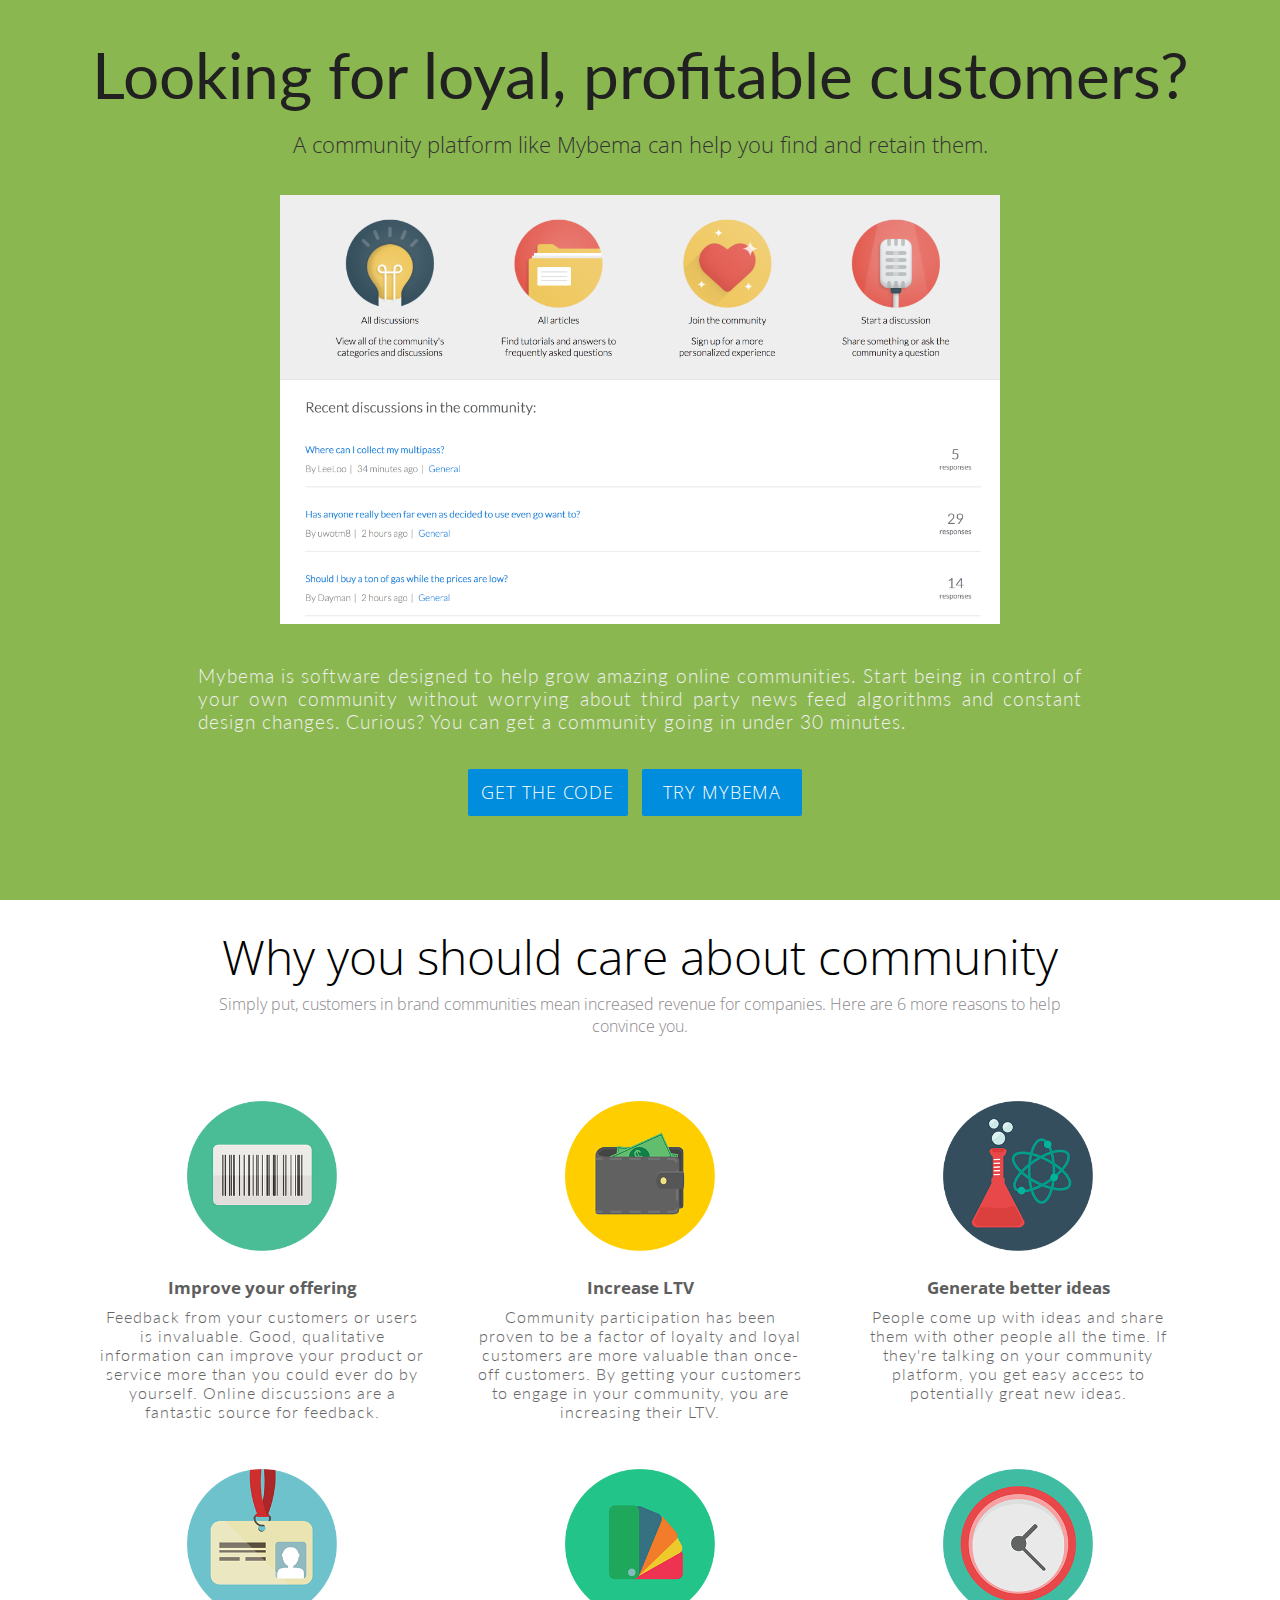
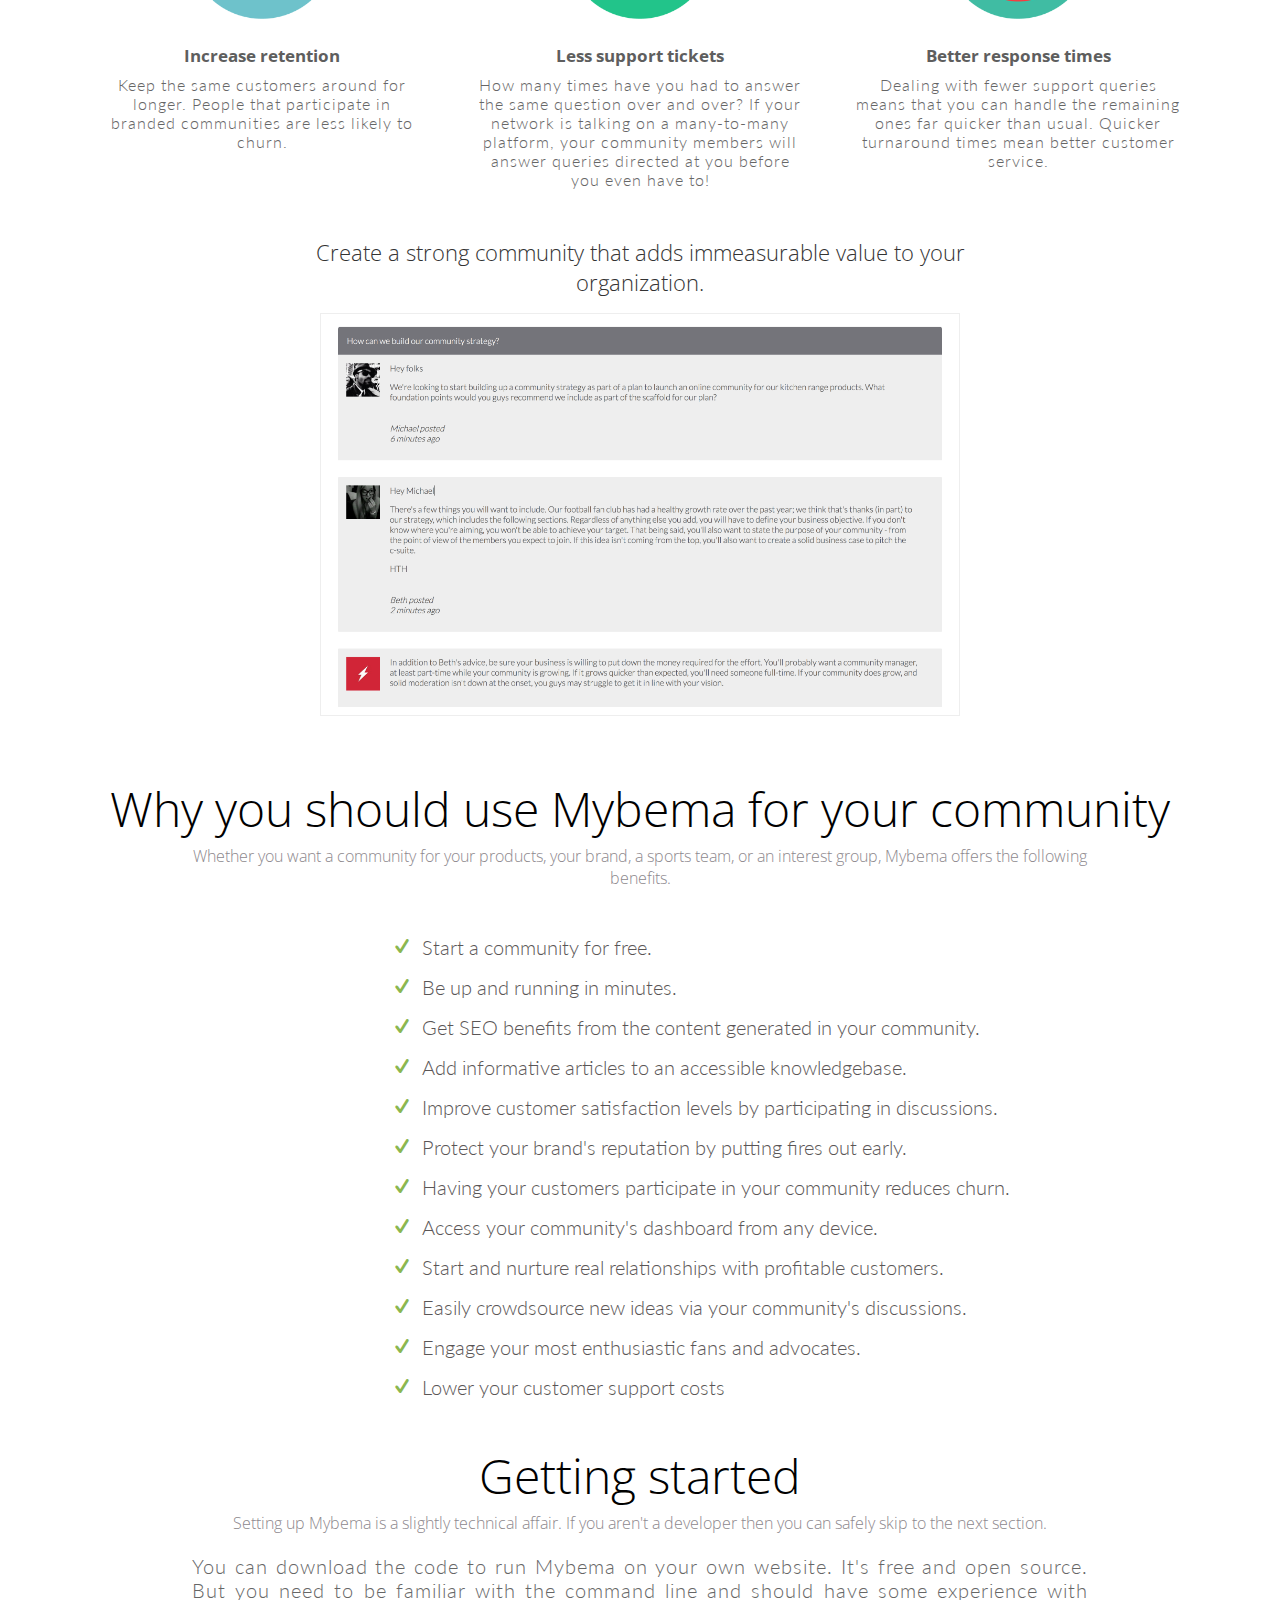
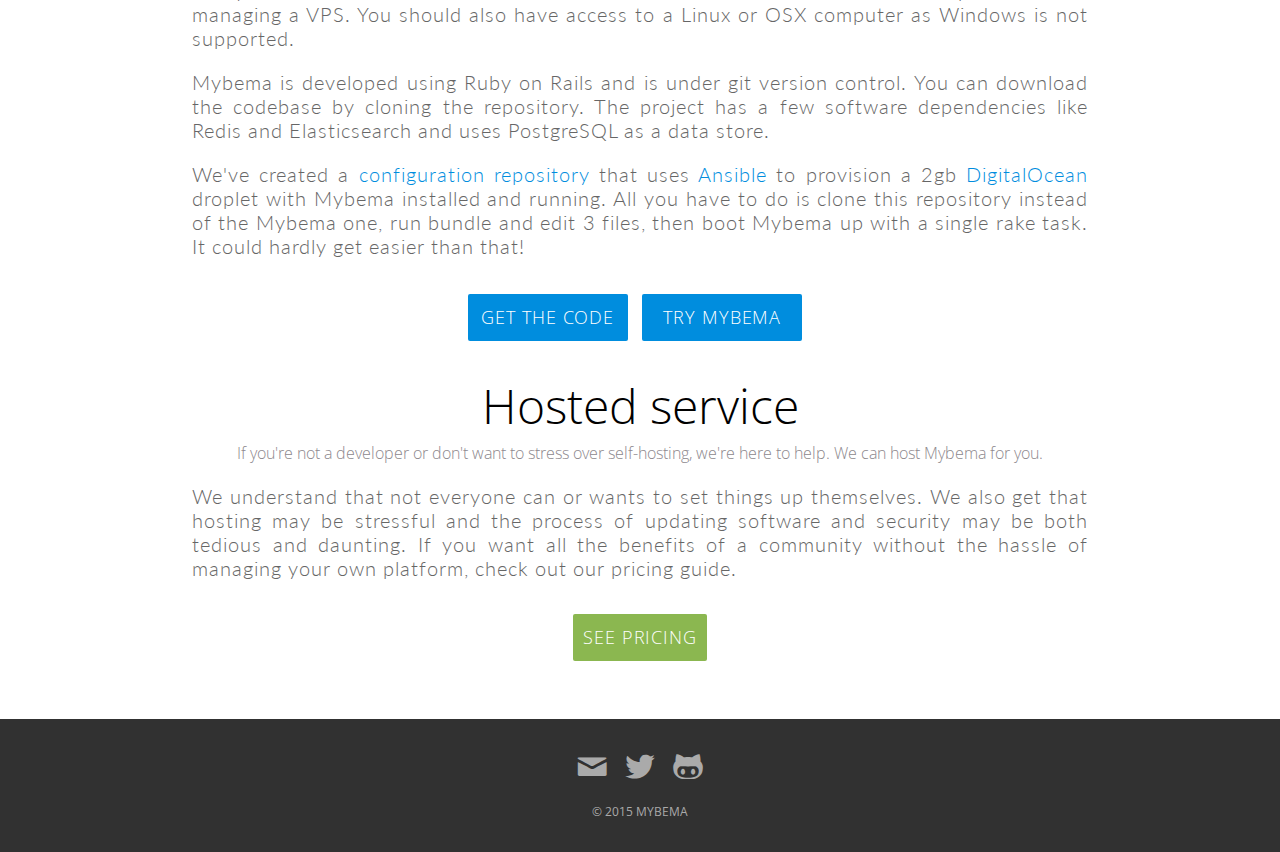
==== commit 9d8abcb0: "Update some copy and tweak some CSS" ====
--- a/index.html
+++ b/index.html
@@ -40,11 +40,11 @@
 <body>
   <div class="hero-wrapper">
     <h1 class='mybema-title'>
-      Want to grow your community?
+      Looking for loyal, profitable customers?
     </h1>
 
     <h2 class='subheader'>
-      Try Mybema. A beautiful, free platform for building amazing online communities.
+      A community platform like Mybema can help you find and retain them.
     </h2>
 
     <div class="hero-container">
@@ -55,7 +55,7 @@
 
     <div class='hero-list'>
       <p>
-        Mybema is software designed to help you grow an amazing community. It's made with accessibility, user experience, and quality content in mind. Be in control of your own community without worrying about 3rd party algorithm changes. Curious? You can launch a community in under 30 minutes.
+        Mybema is software designed to help grow amazing online communities. Start being in control of your own community without worrying about third party news feed algorithms and constant design changes. Curious? You can get a community going in under 30 minutes.
       </p>
     </div>
 
@@ -76,11 +76,11 @@
 
   <div class='benefits-wrapper'>
     <h1 class='mybema-benefits-header'>
-      Build an online community
+      Why you should care about community
     </h1>
 
     <div class='section-descriptor'>
-      There are hundreds of great reasons why managing an online community is beneficial. Here's 6 that may get you to start considering one.
+      Simply put, customers in brand communities mean increased revenue for companies. Here are 6 more reasons to help convince you.
     </div>
 
     <div class='benefits-section'>
@@ -188,7 +188,7 @@
     </h1>
 
     <div class='section-descriptor'>
-      Whether your community exists because of your products, your brand, a sports team, or your interest group, Mybema offers the following benefits.
+      Whether you want a community for your products, your brand, a sports team, or an interest group, Mybema offers the following benefits.
     </div>
 
     <br />
--- a/styles.css
+++ b/styles.css
@@ -311,6 +311,7 @@
   font-size: 4em;
   color: #212121;
   padding-top: 4vh;
+  margin-bottom: 0.25em;
 }
 
 .paragraph {
@@ -465,6 +466,10 @@
     width: 90%;
   }
 
+  .section-descriptor {
+    width: 90%;
+  }
+
   .screenshot-wrapper {
     margin: 0 auto;
     width: 90%;
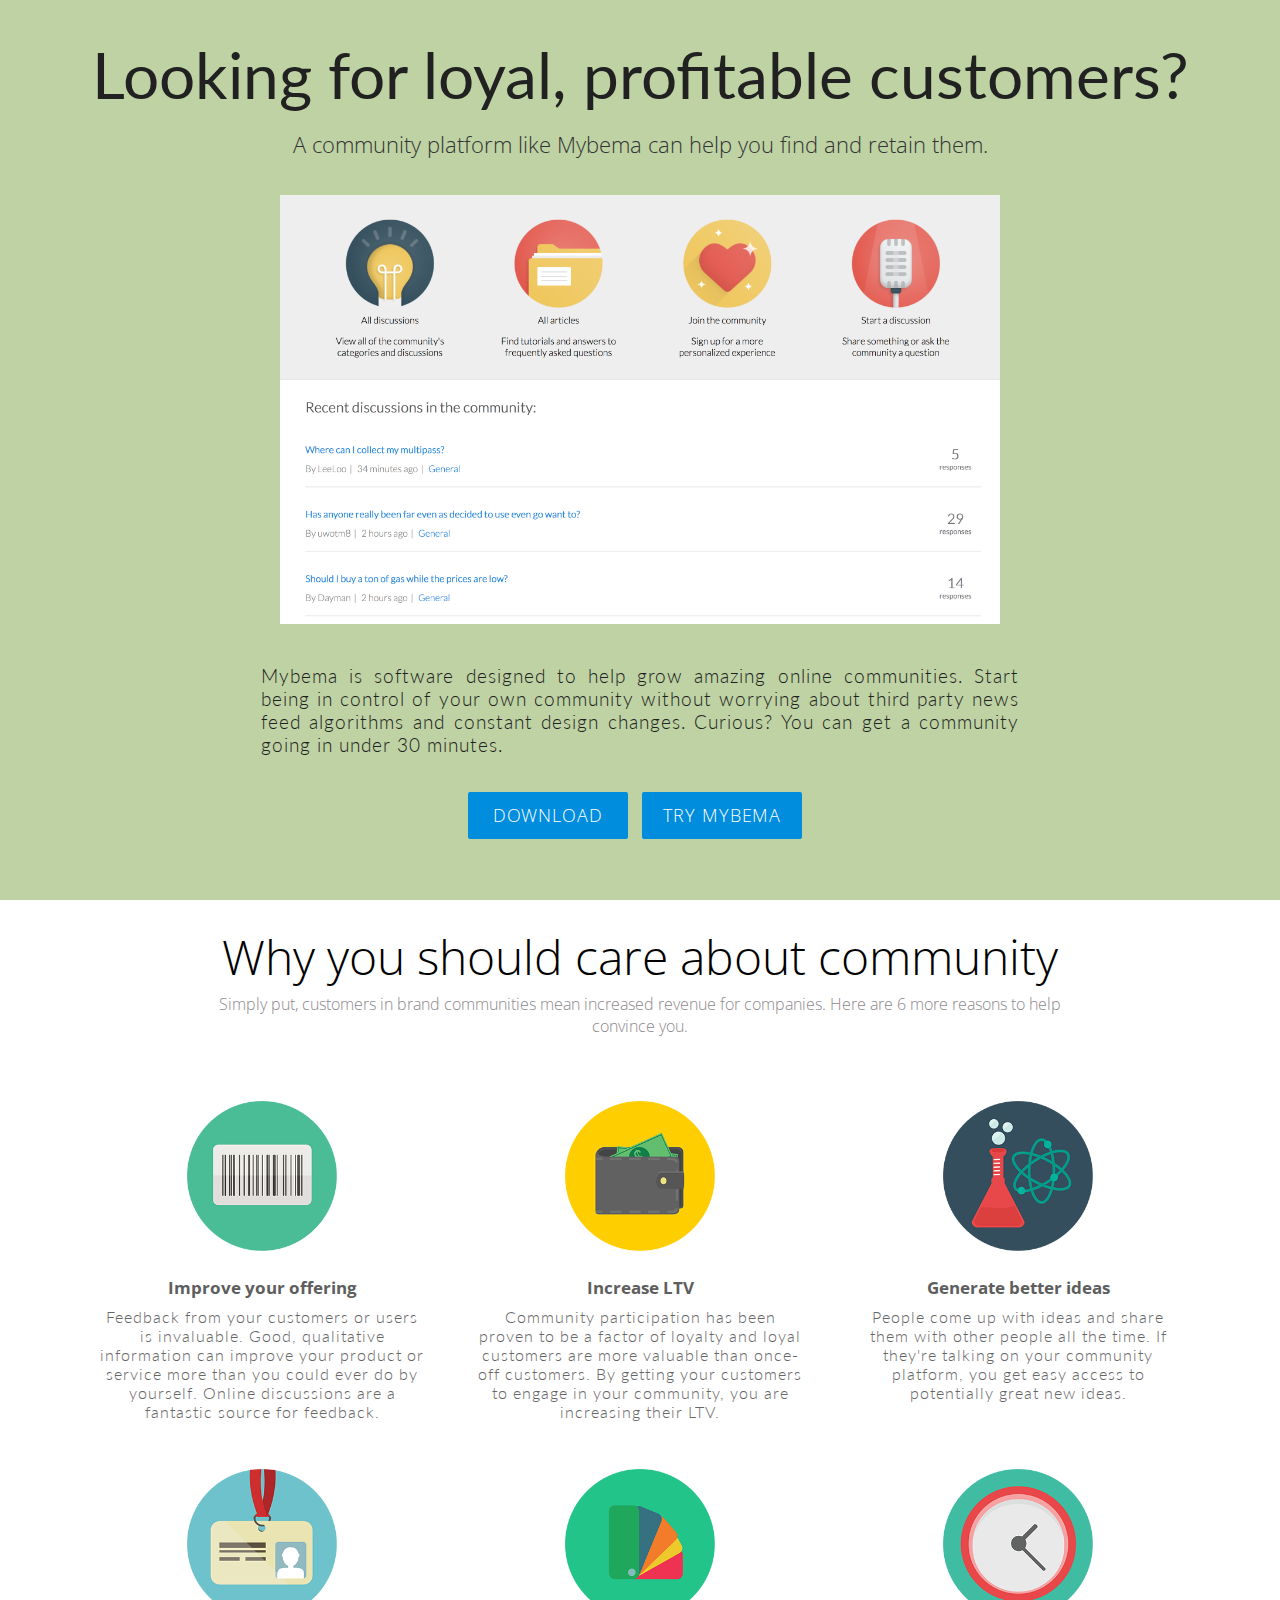
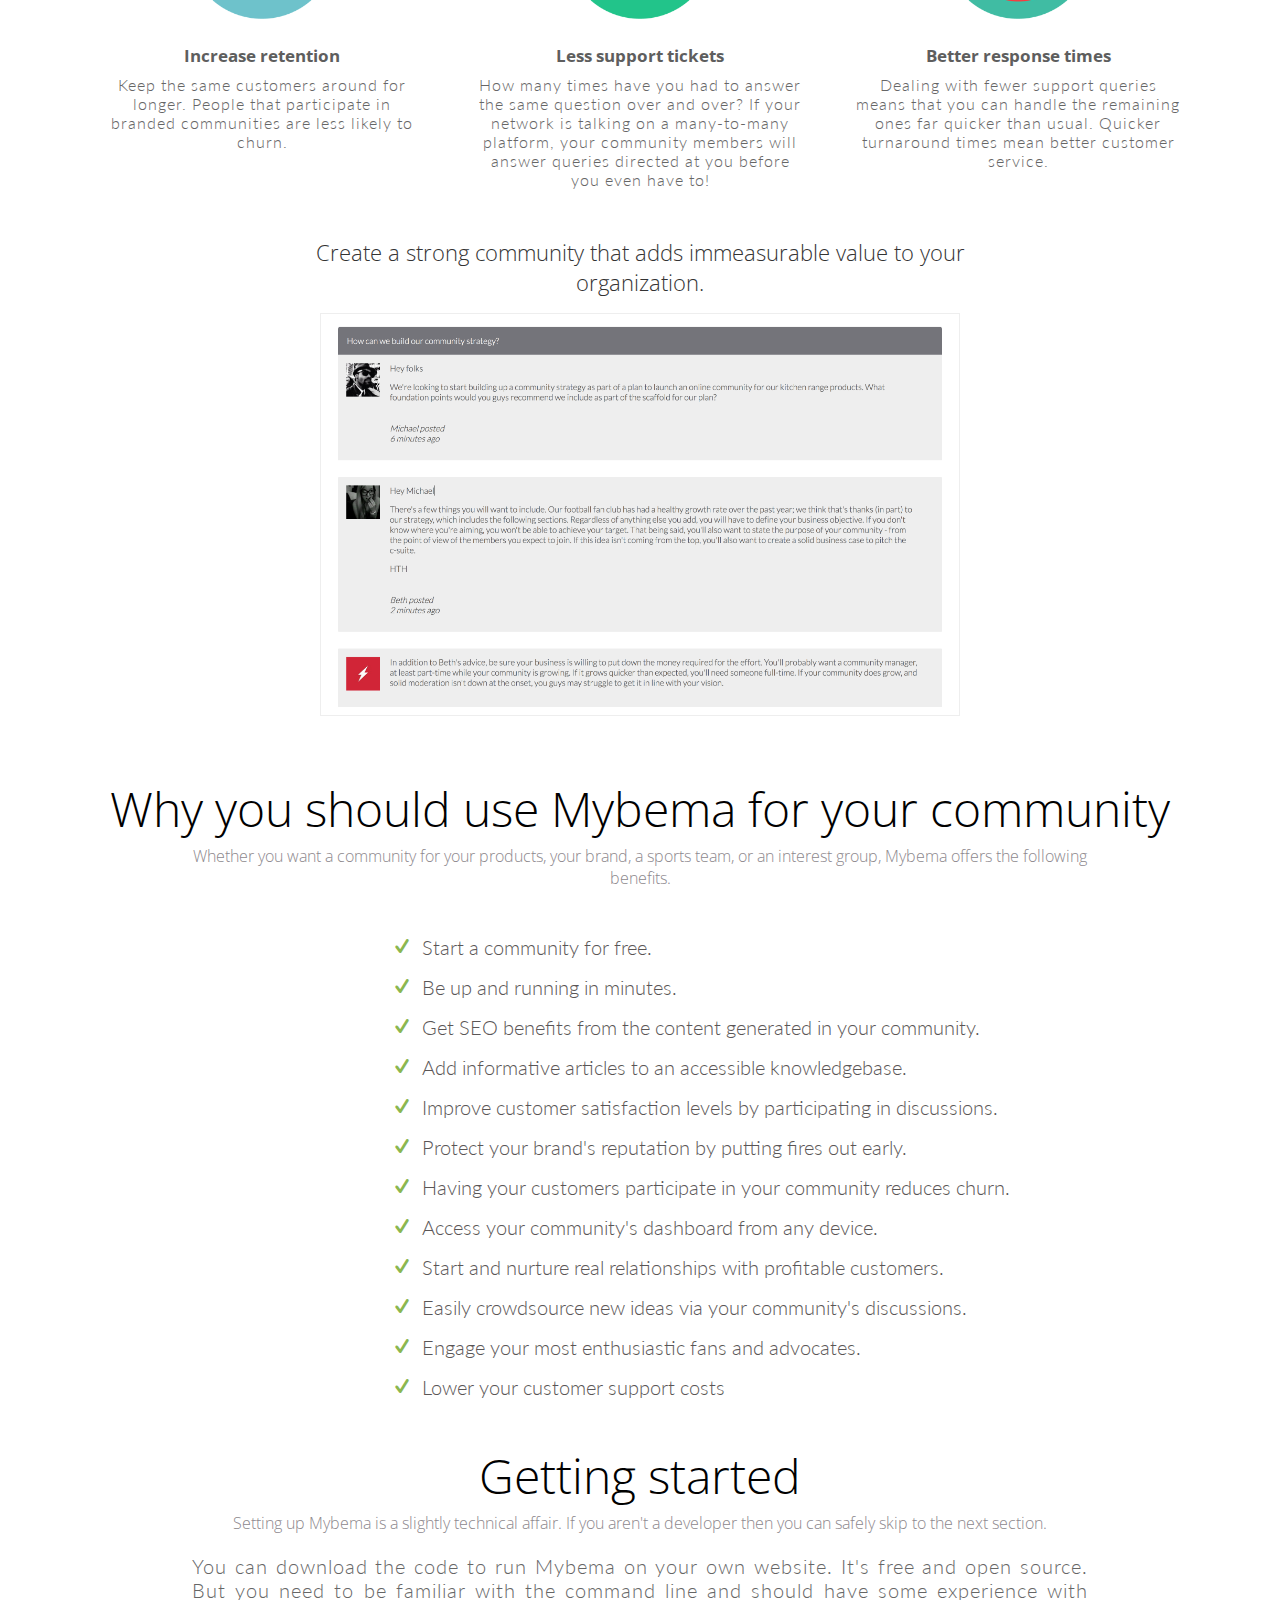
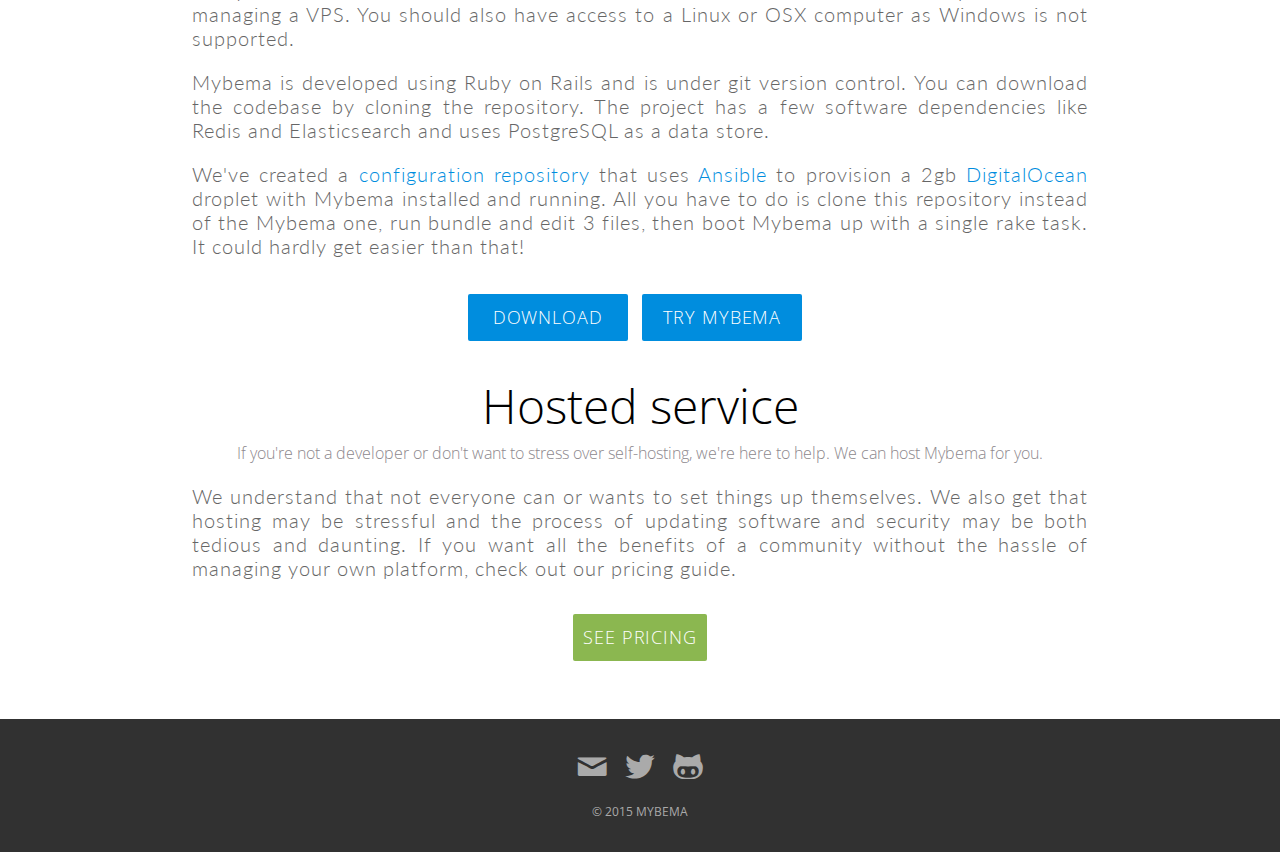
==== commit 84c034ec: "Change CTA button copy" ====
--- a/index.html
+++ b/index.html
@@ -62,7 +62,7 @@
     <div class='hero-cta-wrapper'>
       <a href="https://www.github.com/mybema/mybema">
         <button class='hero-cta' id='get-code-top'>
-          GET THE CODE
+          DOWNLOAD
         </button>
       </a>
 
@@ -280,7 +280,7 @@
     <div class='hero-cta-wrapper'>
       <a href="https://www.github.com/mybema/mybema">
         <button class='hero-cta' id='get-code-bottom'>
-          GET THE CODE
+          DOWNLOAD
         </button>
       </a>
 
--- a/styles.css
+++ b/styles.css
@@ -191,11 +191,11 @@
 
 .hero-list {
   margin: 0 auto;
-  width: 70%;
+  width: 60%;
 }
 
 .hero-list p {
-  color: #EFEFEF;
+  color: #212121;
   font-weight: 300;
   font-size: 1.2em;
   margin-bottom: 0.5em;
@@ -208,7 +208,7 @@
 }
 
 .hero-wrapper {
-  background-color: #8BB750;
+  background-color: #BED2A3;
   display: block;
   min-height: 100vh;
   padding: 0 0.5em;
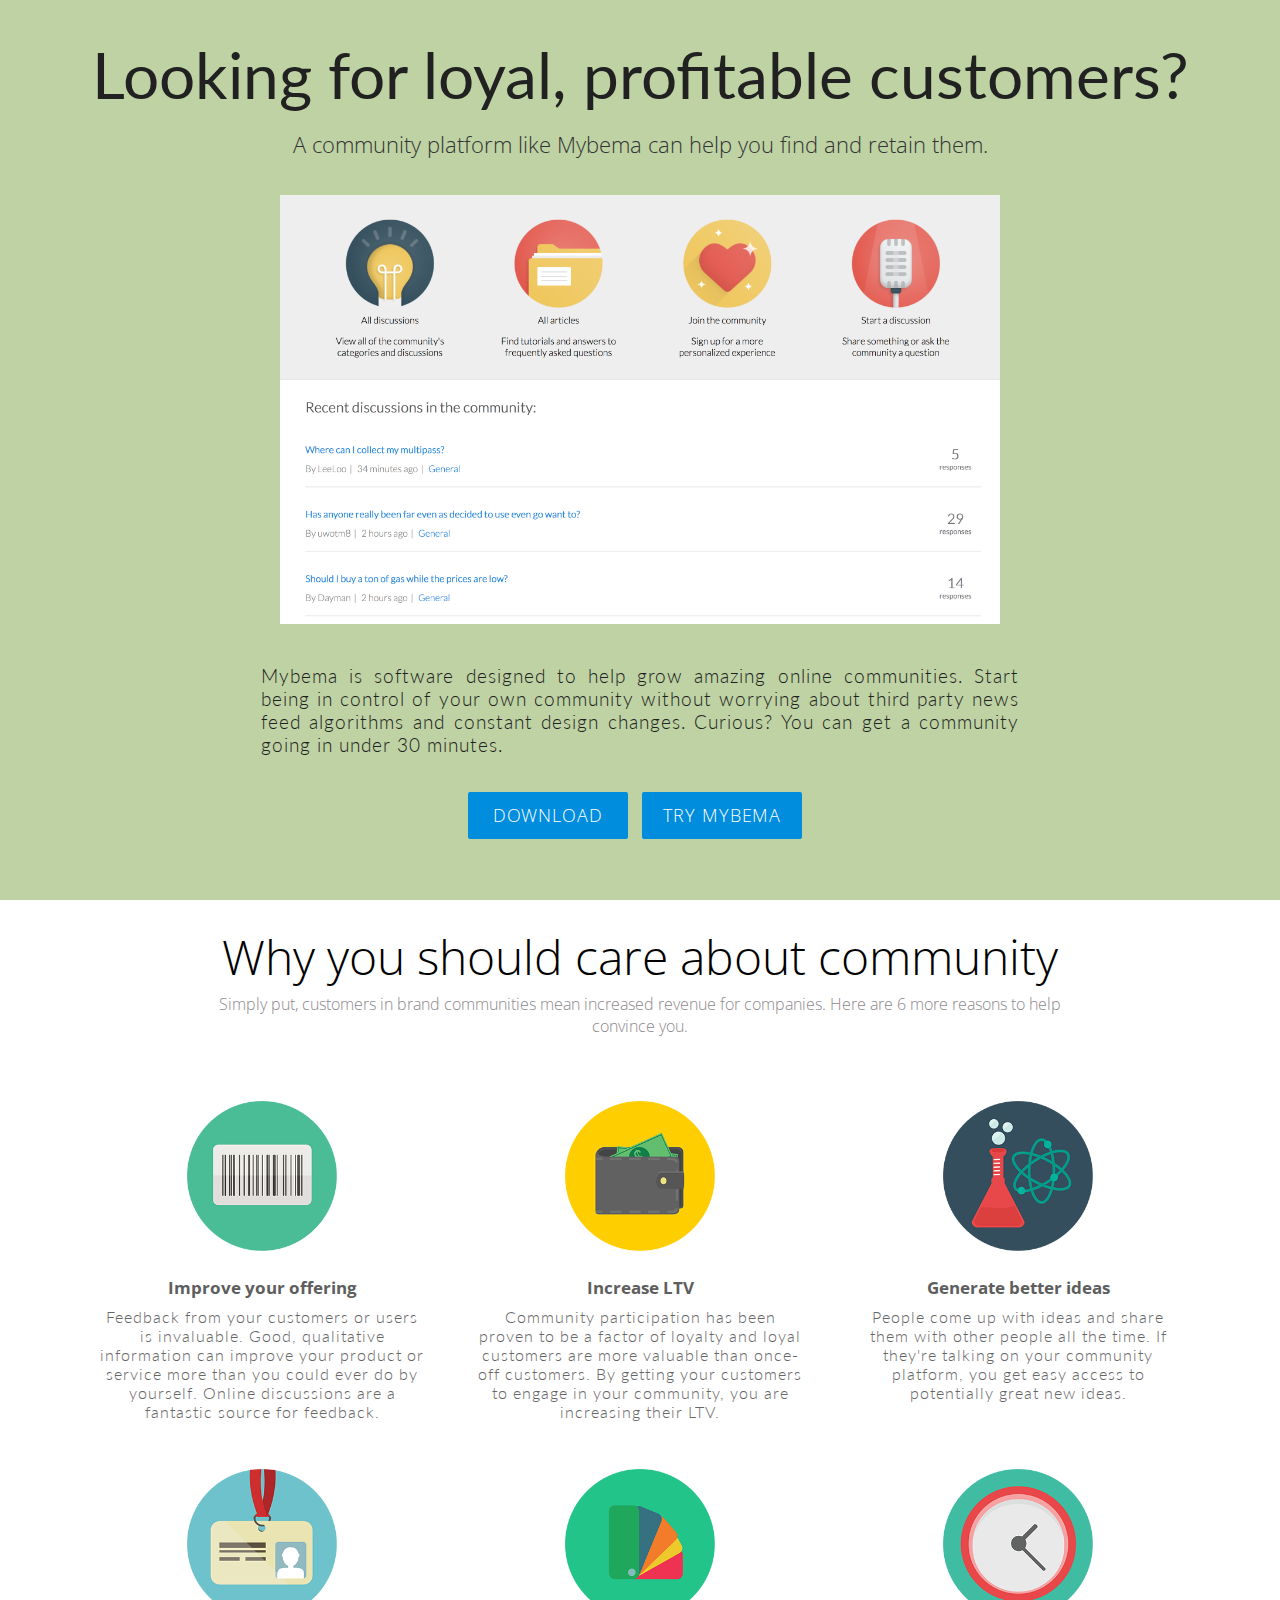
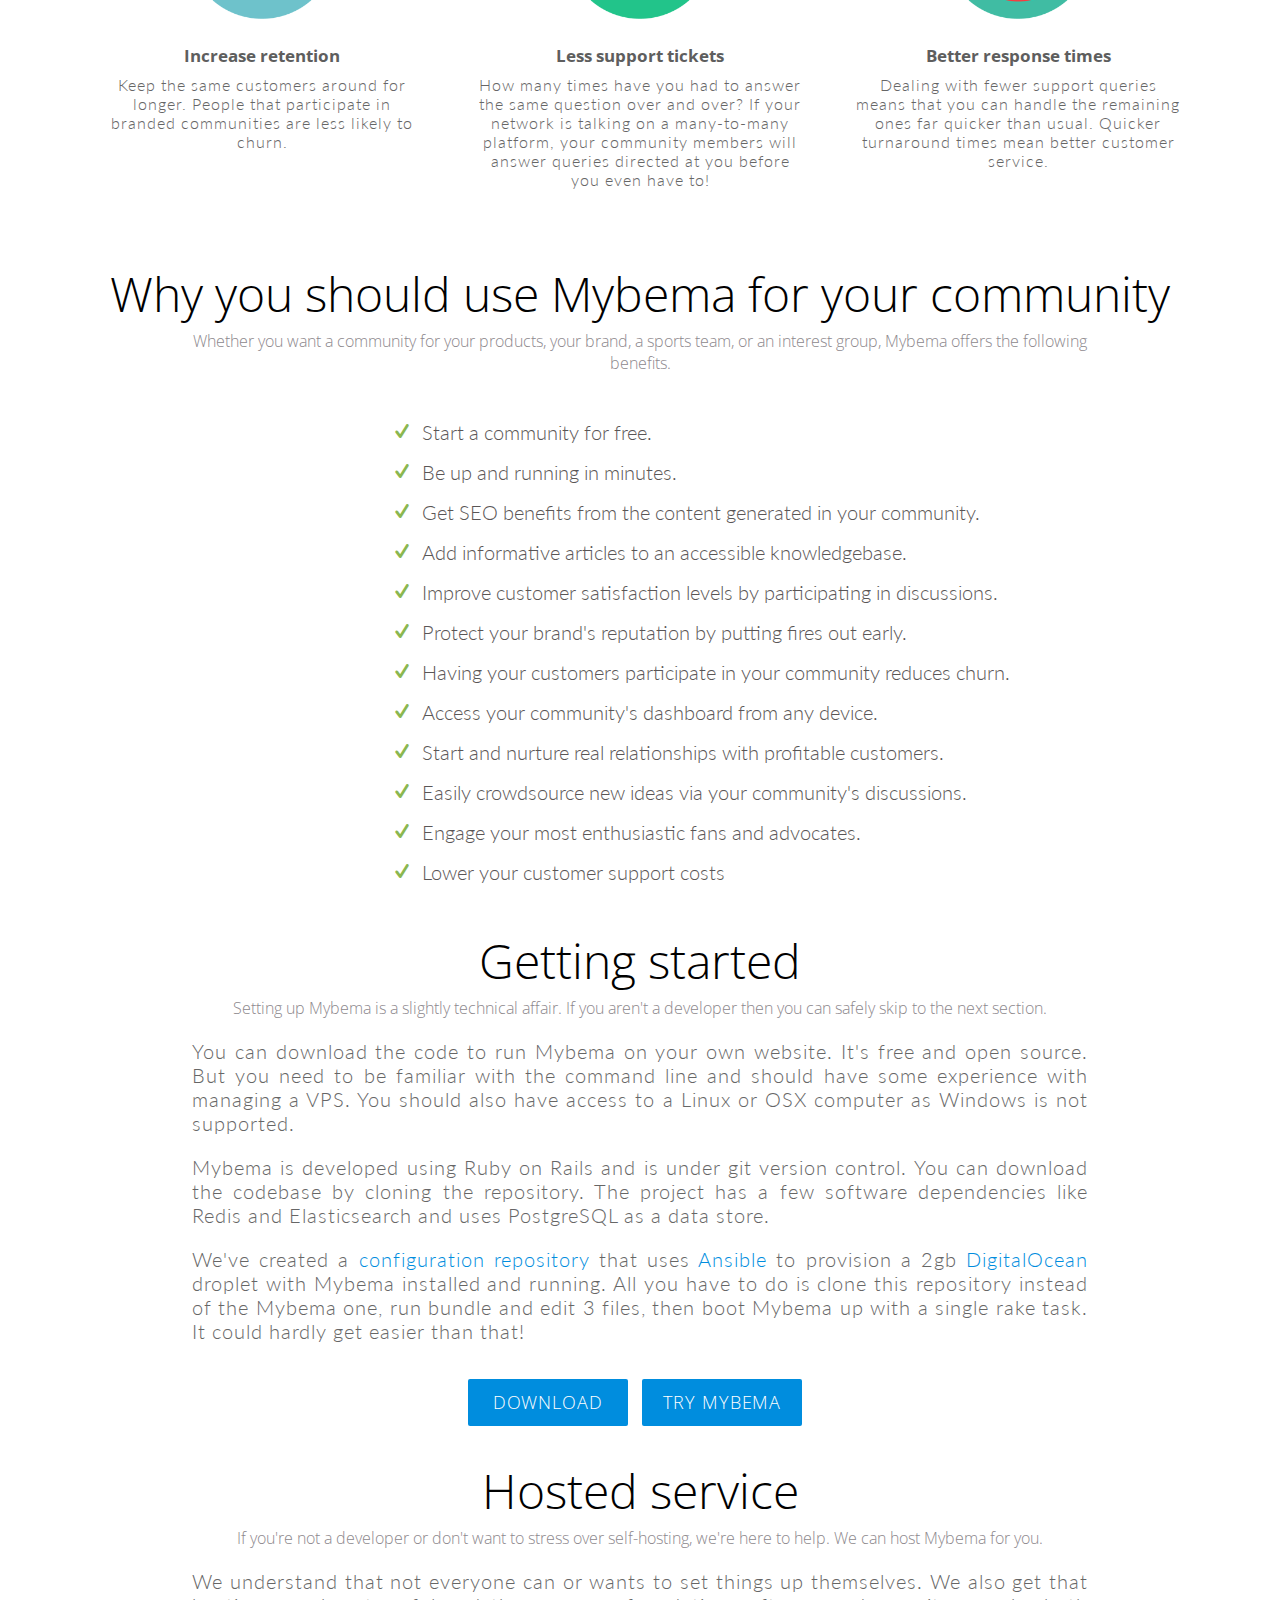
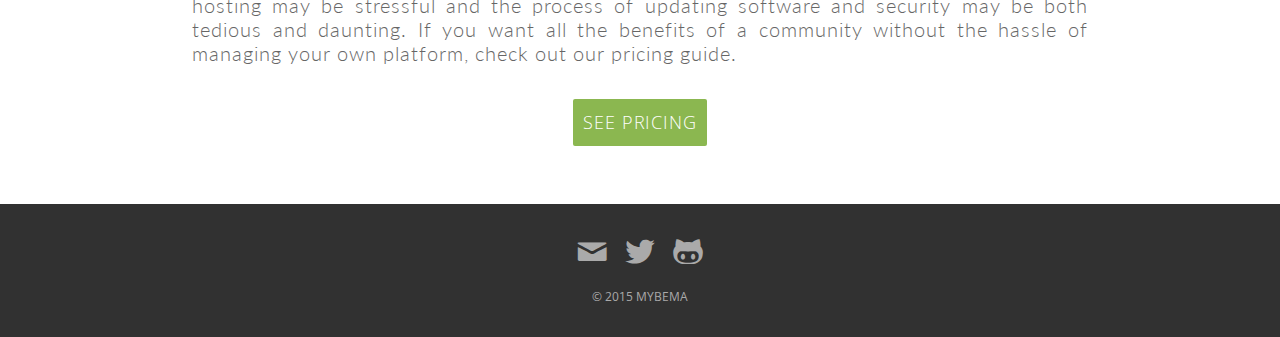
==== commit 21902fe0: "Remove awkward screenshot and header" ====
--- a/index.html
+++ b/index.html
@@ -172,14 +172,6 @@
         </div>
       </div>
     </div>
-
-    <h2 class='subheader cut-short'>
-      Create a strong community that adds immeasurable value to your organization.
-    </h2>
-
-    <div class='screenshot-wrapper'>
-      <img src="images/screenshot3.png" alt="Mybema screenshot">
-    </div>
   </div>
 
   <div class='mybema-benefits'>
